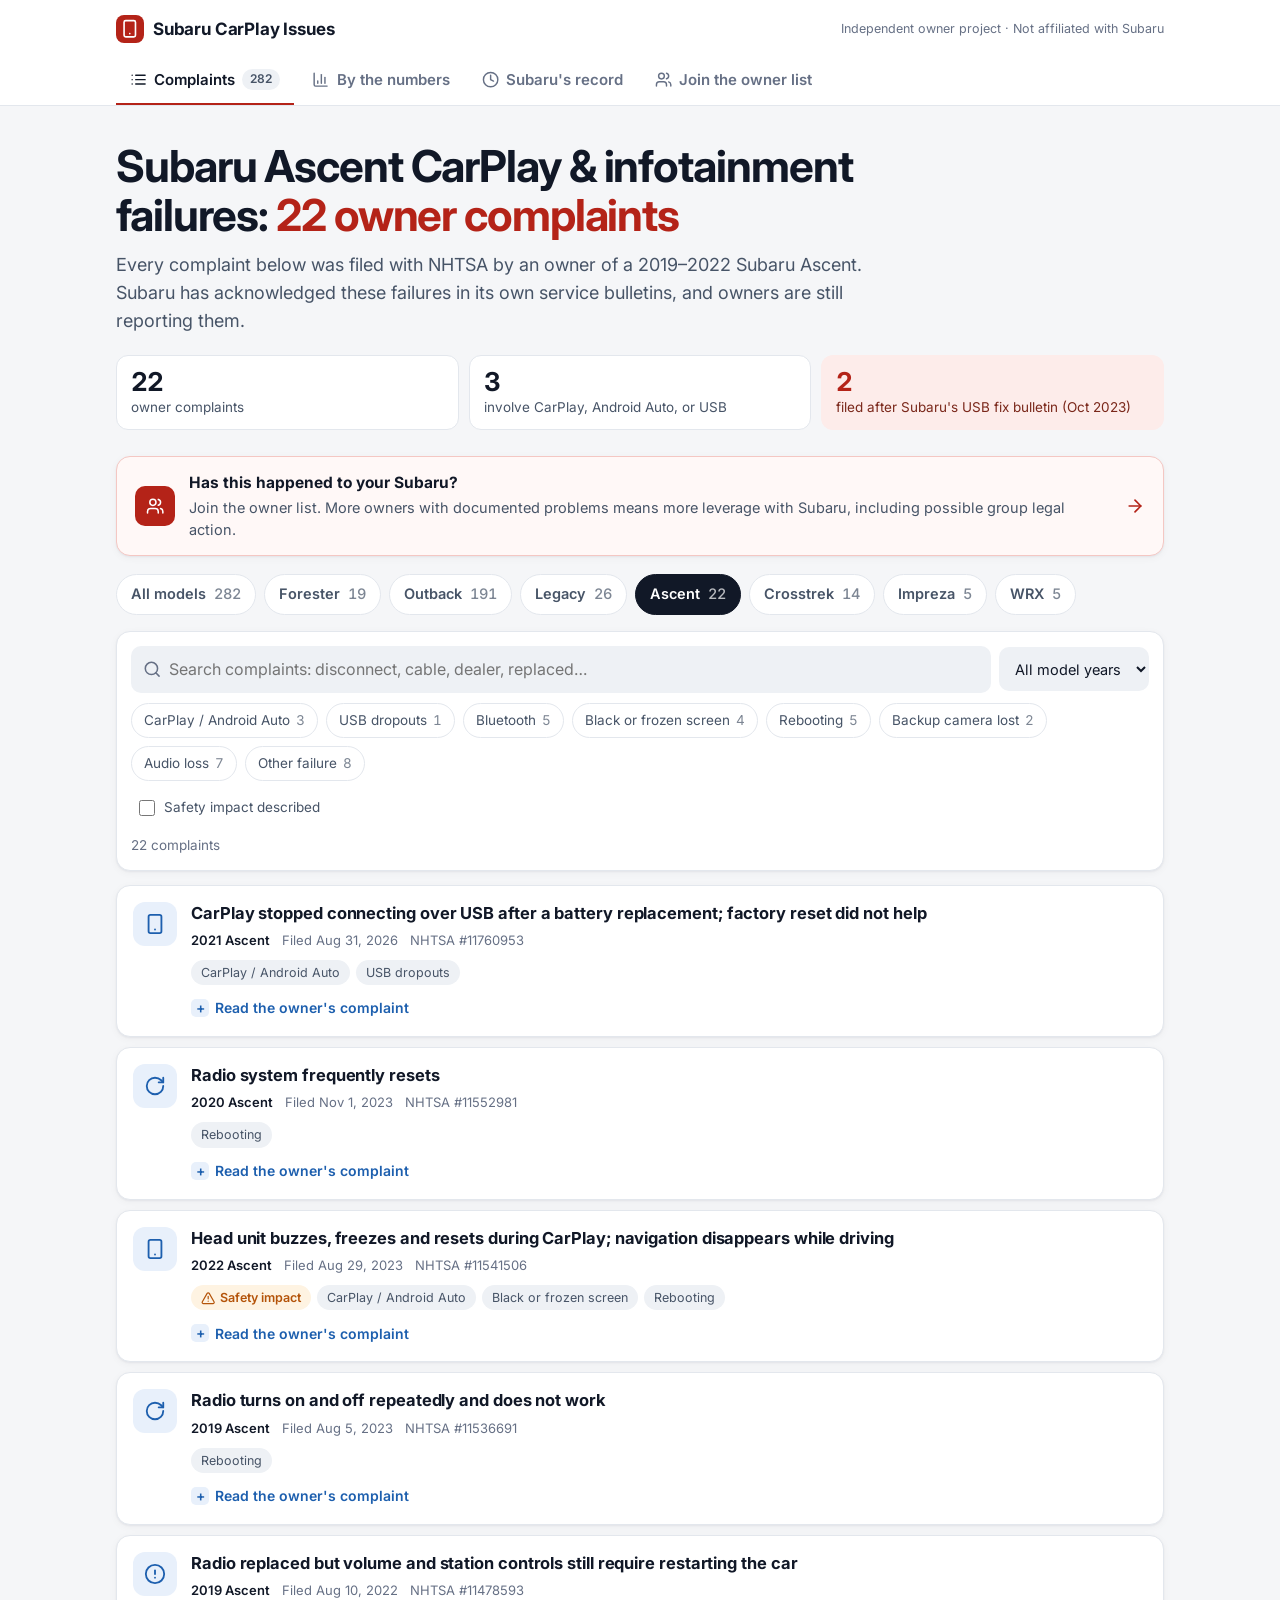
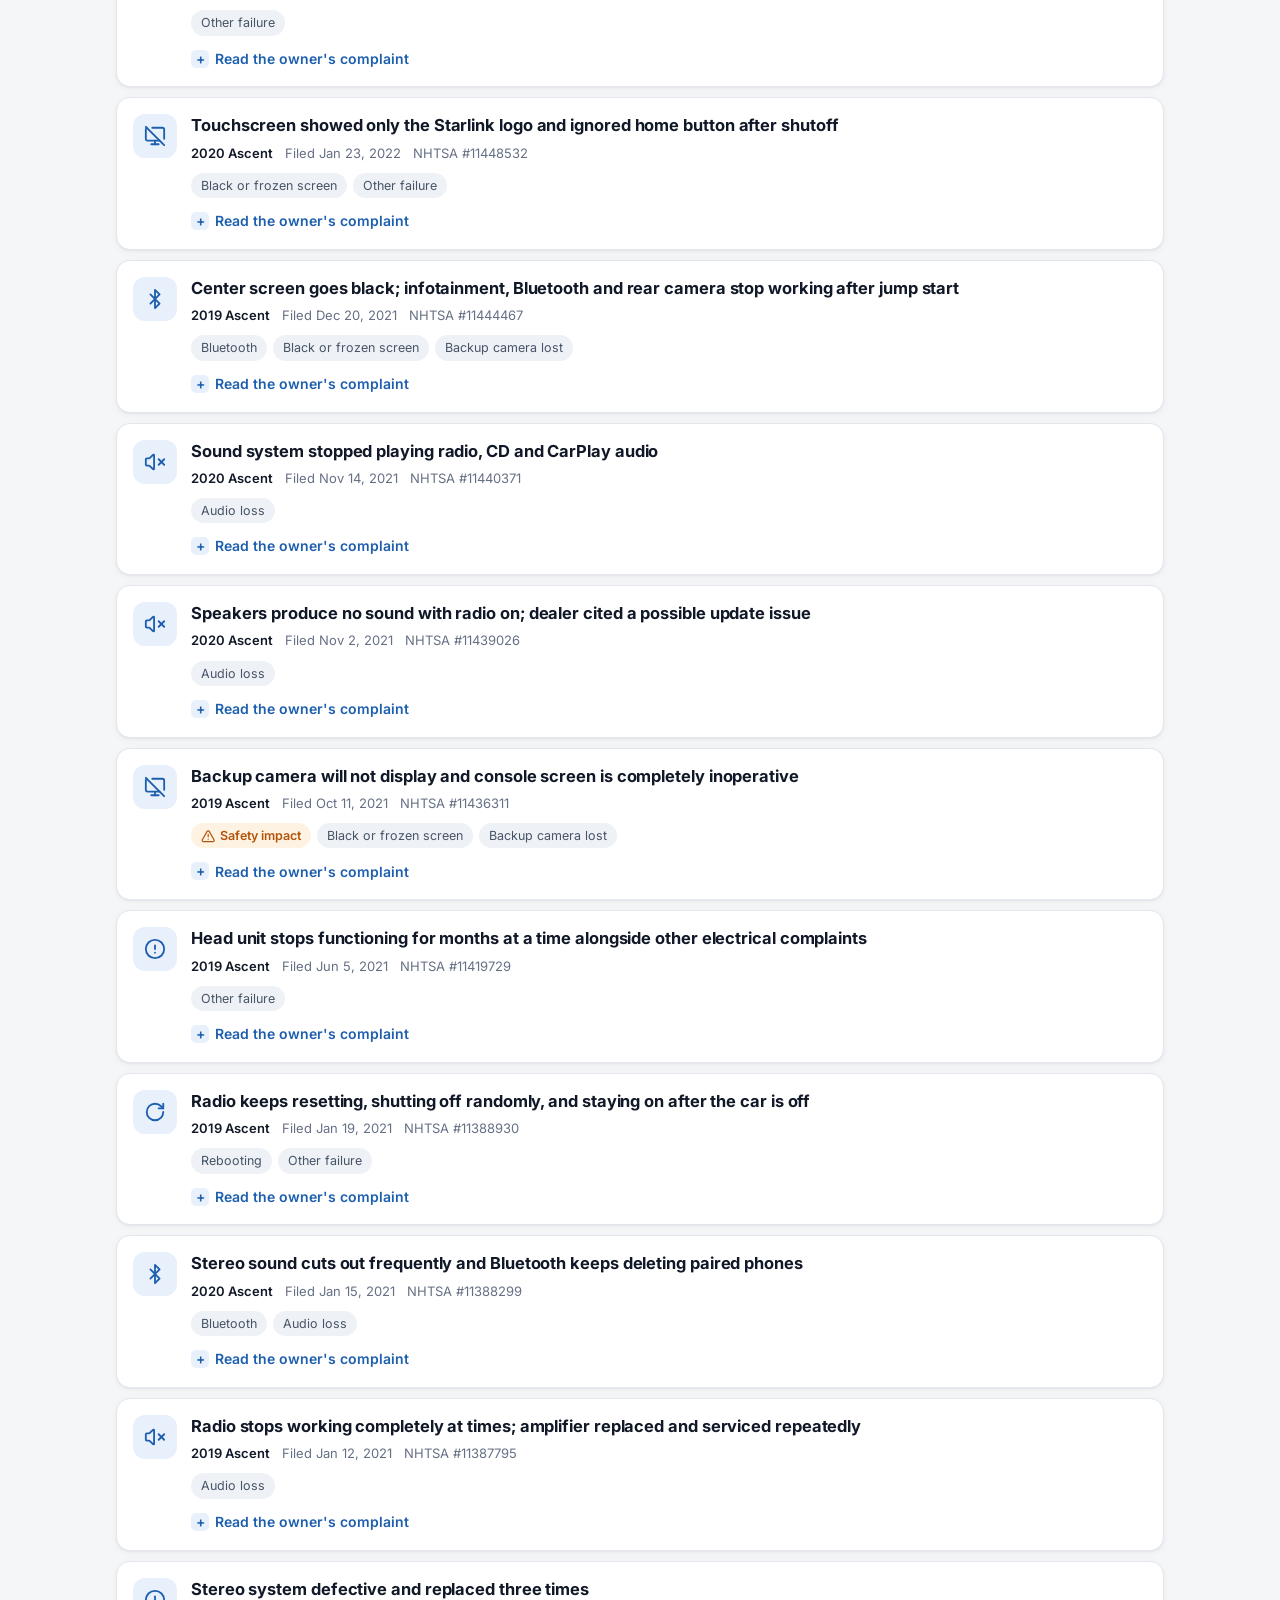
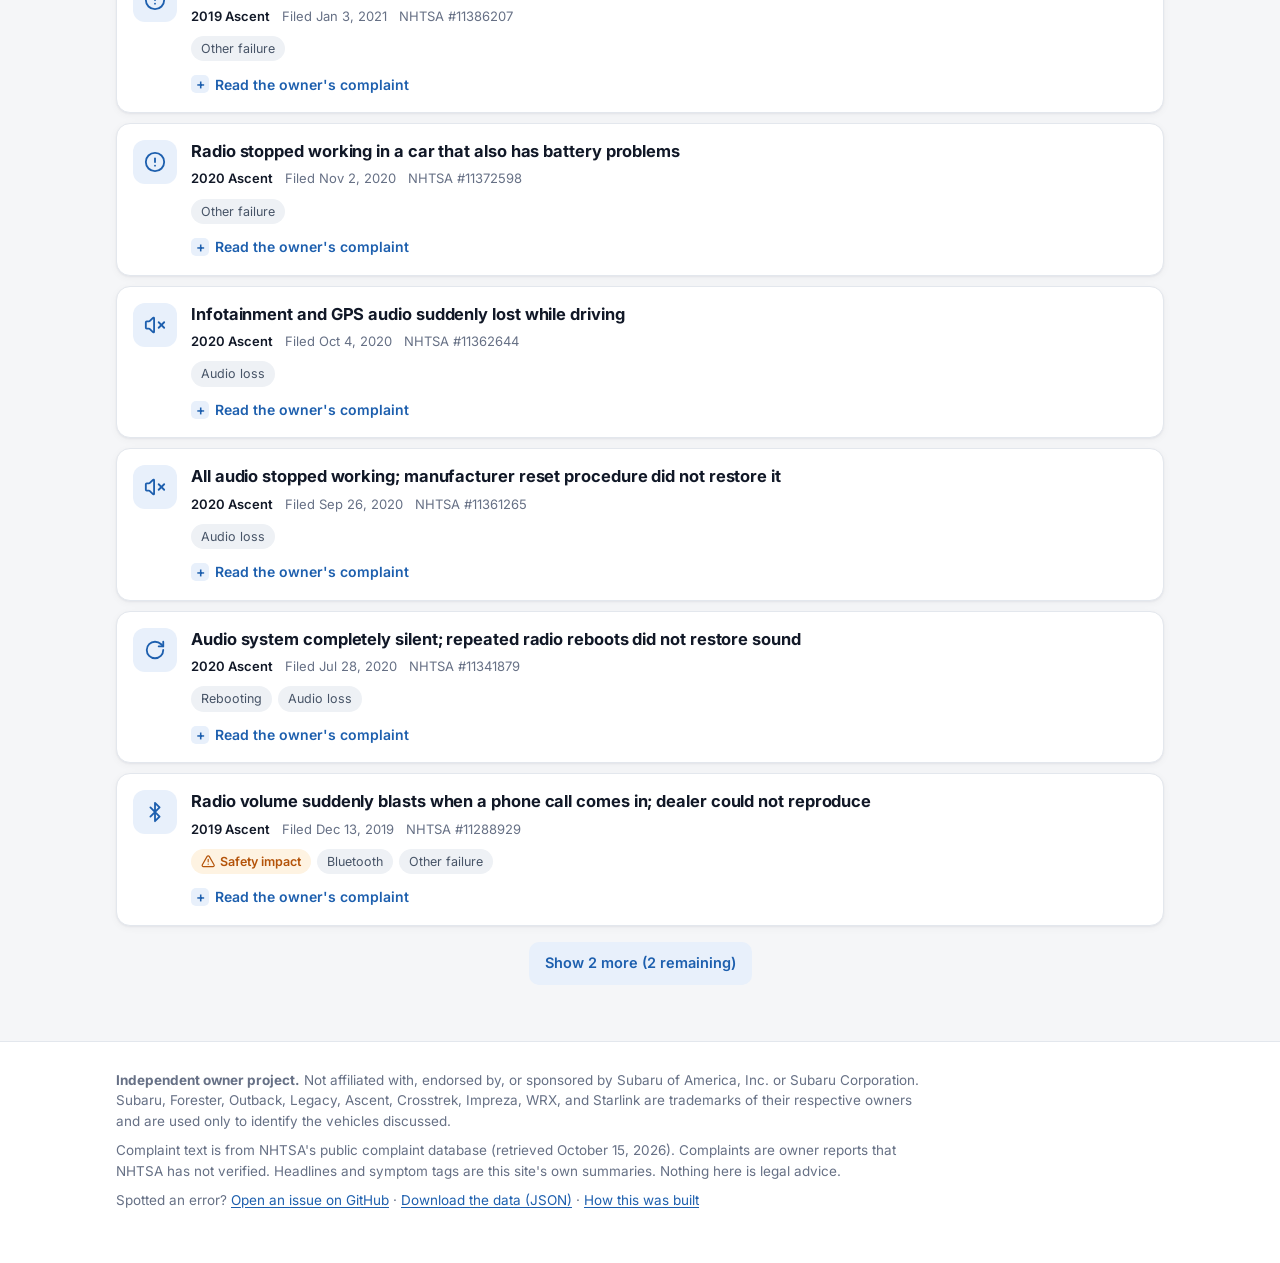
==== ascent/index.html @ 1fdcf135 "Publish Subaru CarPlay & infotainment complaint directory Static site listing 282 reviewed NHTSA own" ====
<!doctype html>
<html lang="en">
<head>
<meta charset="utf-8">
<meta name="viewport" content="width=device-width, initial-scale=1">
<meta name="color-scheme" content="light">
<title>Subaru Ascent CarPlay &amp; Infotainment Problems: 22 Owner Complaints (2019–2022)</title>
<meta name="description" content="22 NHTSA owner complaints about 2019–2022 Subaru Ascent head unit failures: CarPlay/Android Auto disconnecting, USB dropouts, Bluetooth failures, black or rebooting screens.">
<link rel="canonical" href="https://greatergoodguy.github.io/subaru-carplay-issues/ascent/">
<meta property="og:type" content="website">
<meta property="og:title" content="Subaru Ascent CarPlay &amp; Infotainment Problems: 22 Owner Complaints (2019–2022)">
<meta property="og:description" content="22 NHTSA owner complaints about 2019–2022 Subaru Ascent head unit failures: CarPlay/Android Auto disconnecting, USB dropouts, Bluetooth failures, black or rebooting screens.">
<meta property="og:url" content="https://greatergoodguy.github.io/subaru-carplay-issues/ascent/">
<meta name="twitter:card" content="summary">
<link rel="preconnect" href="https://fonts.googleapis.com">
<link rel="preconnect" href="https://fonts.gstatic.com" crossorigin>
<link href="https://fonts.googleapis.com/css2?family=Inter:wght@400;500;600;700&display=swap" rel="stylesheet">
<link rel="stylesheet" href="../assets/style.css">
<link rel="icon" href="data:image/svg+xml,%3Csvg xmlns='http://www.w3.org/2000/svg' viewBox='0 0 24 24'%3E%3Crect width='24' height='24' rx='6' fill='%23b42318'/%3E%3Crect x='8' y='5' width='8' height='14' rx='1.5' fill='none' stroke='white' stroke-width='1.8'/%3E%3C/svg%3E">

</head>
<body>
<header class="site-head"><div class="wrap">
<div class="top"><a class="brand" href="../"><span class="dot"><svg class="i" viewBox="0 0 24 24" aria-hidden="true"><rect x="5" y="2" width="14" height="20" rx="2"/><path d="M12 18h.01"/></svg></span>Subaru CarPlay Issues</a>
<span class="note">Independent owner project · Not affiliated with Subaru</span></div>
<nav class="tabs" aria-label="Sections"><a href="../" aria-current="page"><svg class="i" viewBox="0 0 24 24" aria-hidden="true"><path d="M3 12h.01"/><path d="M3 18h.01"/><path d="M3 6h.01"/><path d="M8 12h13"/><path d="M8 18h13"/><path d="M8 6h13"/></svg>Complaints <span class="n">282</span></a><a href="../stats/"><svg class="i" viewBox="0 0 24 24" aria-hidden="true"><path d="M3 3v16a2 2 0 0 0 2 2h16"/><path d="M18 17V9"/><path d="M13 17V5"/><path d="M8 17v-3"/></svg>By the numbers</a><a href="../record/"><svg class="i" viewBox="0 0 24 24" aria-hidden="true"><circle cx="12" cy="12" r="10"/><path d="M12 6v6l4 2"/></svg>Subaru's record</a><a href="../join/"><svg class="i" viewBox="0 0 24 24" aria-hidden="true"><path d="M16 21v-2a4 4 0 0 0-4-4H6a4 4 0 0 0-4 4v2"/><circle cx="9" cy="7" r="4"/><path d="M22 21v-2a4 4 0 0 0-3-3.87"/><path d="M16 3.13a4 4 0 0 1 0 7.75"/></svg>Join the owner list</a></nav>
</div></header>
<main>
<div class="wrap">
<section class="intro">
<h1>Subaru Ascent CarPlay &amp; infotainment failures: <span class="hl">22 owner complaints</span></h1>
<p class="lede">Every complaint below was filed with NHTSA by an owner of a 2019–2022 Subaru Ascent. Subaru has acknowledged these failures in its own service bulletins, and owners are still reporting them.</p>
<div class="facts">
<span class="fact"><b>22</b>owner complaints</span>
<span class="fact"><b>3</b>involve CarPlay, Android Auto, or USB</span>
<a class="fact alert" href="../record/"><b>2</b>filed after Subaru's USB fix bulletin (Oct 2023)</a>
</div>
</section>
<a class="card cta" href="../join/">
<span class="ic"><svg class="i" viewBox="0 0 24 24" aria-hidden="true"><path d="M16 21v-2a4 4 0 0 0-4-4H6a4 4 0 0 0-4 4v2"/><circle cx="9" cy="7" r="4"/><path d="M22 21v-2a4 4 0 0 0-3-3.87"/><path d="M16 3.13a4 4 0 0 1 0 7.75"/></svg></span>
<span class="txt"><b>Has this happened to your Subaru?</b><span>Join the owner list. More owners with documented problems means more leverage with Subaru, including possible group legal action.</span></span>
<svg class="i" viewBox="0 0 24 24" aria-hidden="true"><path d="M5 12h14"/><path d="m12 5 7 7-7 7"/></svg>
</a>
<nav class="modelnav" aria-label="Filter by model"><a href="../">All models <span class="n">282</span></a><a href="../forester/">Forester <span class="n">19</span></a><a href="../outback/">Outback <span class="n">191</span></a><a href="../legacy/">Legacy <span class="n">26</span></a><a href="../ascent/" aria-current="page">Ascent <span class="n">22</span></a><a href="../crosstrek/">Crosstrek <span class="n">14</span></a><a href="../impreza/">Impreza <span class="n">5</span></a><a href="../wrx/">WRX <span class="n">5</span></a></nav>
<div id="directory">
<div class="card toolbar" role="search">
<div class="row">
<label class="field"><svg class="i" viewBox="0 0 24 24" aria-hidden="true"><circle cx="11" cy="11" r="8"/><path d="m21 21-4.3-4.3"/></svg><span class="sr-only">Search complaints</span><input type="search" id="q" placeholder="Search complaints: disconnect, cable, dealer, replaced…"></label>
<select id="f-year" aria-label="Model year"><option value="">All model years</option><option value="2019">2019</option><option value="2020">2020</option><option value="2021">2021</option><option value="2022">2022</option></select>
</div>
<div class="row" aria-label="Filter by symptom"><button type="button" class="chip" data-tag="carplay" aria-pressed="false">CarPlay / Android Auto <span class="n">3</span></button><button type="button" class="chip" data-tag="usb" aria-pressed="false">USB dropouts <span class="n">1</span></button><button type="button" class="chip" data-tag="bluetooth" aria-pressed="false">Bluetooth <span class="n">5</span></button><button type="button" class="chip" data-tag="black-screen" aria-pressed="false">Black or frozen screen <span class="n">4</span></button><button type="button" class="chip" data-tag="rebooting" aria-pressed="false">Rebooting <span class="n">5</span></button><button type="button" class="chip" data-tag="backup-camera" aria-pressed="false">Backup camera lost <span class="n">2</span></button><button type="button" class="chip" data-tag="audio-loss" aria-pressed="false">Audio loss <span class="n">7</span></button><button type="button" class="chip" data-tag="other" aria-pressed="false">Other failure <span class="n">8</span></button></div>
<div class="row"><label class="toggle"><input type="checkbox" id="f-safety"> Safety impact described</label></div>
<div class="resultbar"><span id="count" aria-live="polite">22 complaints</span><button type="button" class="linkbtn" id="clear" hidden>Clear filters</button></div>
</div>
<div class="list" id="complaints">
<article class="card c" id="odi-11760953" data-model="ascent" data-year="2021" data-tags="carplay|usb" data-safety="0" data-after="1">
<span class="sym"><svg class="i" viewBox="0 0 24 24" aria-hidden="true"><rect x="5" y="2" width="14" height="20" rx="2"/><path d="M12 18h.01"/></svg></span>
<div>
<h3>CarPlay stopped connecting over USB after a battery replacement; factory reset did not help</h3>
<div class="meta"><span class="veh">2021 Ascent</span><span>Filed Aug 31, 2026</span><span>NHTSA #11760953</span></div>
<div class="tags"><span class="tag">CarPlay / Android Auto</span><span class="tag">USB dropouts</span></div>
<details><summary>Read the owner's complaint</summary>
<blockquote>After my husband replaced the 12V battery in my 2021 Subaru Ascent Touring ($90,000, fully paid off), Apple CarPlay stopped connecting via USB entirely. Android Auto and Bluetooth continued working fine on the same phone, cable, and port, proving the defect was isolated to Subaru&#x27;s CarPlay system, not my device.  I spent significant time and money troubleshooting this myself: multiple cables (including two labeled &quot;Apple certified&quot;), a full infotainment factory reset, and a software update attempt, none of which fixed it. The issue only resolved after I purchased yet another cable at my own expense, with zero meaningful help from Subaru.  When I filed a formal complaint, I received a response with an appointment confirmation left entirely blank (no retailer, date, or time), which I was told was &quot;intentional&quot; so I could fill in my own details, shifting all scheduling and diagnostic responsibility back onto me. When I requested compensation for hours spent troubleshooting a defect that was never mine to fix, I was told plainly that no compensation exists.  Shortly after, my key fob began requiring near-direct contact with the door and push-start button to register, despite a confirmed correct, brand-new battery, ruling out the simplest cause. This is a second unexplained electrical issue on the same vehicle in a short span.  Subaru&#x27;s support has been dismissive and apathetic throughout, repeatedly redirecting responsibility back to me as the consumer rather than taking ownership of manufacturer-level defects.</blockquote>
<p class="verify">Public record. Verify by searching #11760953 on <a href="https://www.nhtsa.gov/vehicle/2021/SUBARU/ASCENT" rel="nofollow">NHTSA's 2021 Ascent page</a>.</p>
</details>
</div>
</article>
<article class="card c" id="odi-11552981" data-model="ascent" data-year="2020" data-tags="rebooting" data-safety="0" data-after="0">
<span class="sym"><svg class="i" viewBox="0 0 24 24" aria-hidden="true"><path d="M21 12a9 9 0 1 1-9-9c2.52 0 4.93 1 6.74 2.74L21 8"/><path d="M21 3v5h-5"/></svg></span>
<div>
<h3>Radio system frequently resets</h3>
<div class="meta"><span class="veh">2020 Ascent</span><span>Filed Nov 1, 2023</span><span>NHTSA #11552981</span></div>
<div class="tags"><span class="tag">Rebooting</span></div>
<details><summary>Read the owner's complaint</summary>
<blockquote>Reporting a serious incident with my 2020 Subaru Ascent at 21k miles. On October 16th, a burning plastic smell and white smoke from the floorboard forced an immediate stop; I had to call the fire department for safety.  The vehicle&#x27;s battery has been replaced thrice, and the radio system frequently resets. Despite a Subaru recall fix in February meant to prevent such issues, the problem persists, raising major safety concerns.  With 20+ years in electrical engineering, I&#x27;ve noted consistent electrical issues with this car. I urgently request NHTSA intervention for an immediate and thorough investigation, holding Subaru accountable for ensuring vehicle safety.</blockquote>
<p class="verify">Public record. Verify by searching #11552981 on <a href="https://www.nhtsa.gov/vehicle/2020/SUBARU/ASCENT" rel="nofollow">NHTSA's 2020 Ascent page</a>.</p>
</details>
</div>
</article>
<article class="card c" id="odi-11541506" data-model="ascent" data-year="2022" data-tags="carplay|black-screen|rebooting" data-safety="1" data-after="0">
<span class="sym"><svg class="i" viewBox="0 0 24 24" aria-hidden="true"><rect x="5" y="2" width="14" height="20" rx="2"/><path d="M12 18h.01"/></svg></span>
<div>
<h3>Head unit buzzes, freezes and resets during CarPlay; navigation disappears while driving</h3>
<div class="meta"><span class="veh">2022 Ascent</span><span>Filed Aug 29, 2023</span><span>NHTSA #11541506</span></div>
<div class="tags"><span class="tag safety"><svg class="i" viewBox="0 0 24 24" aria-hidden="true"><path d="m21.73 18-8-14a2 2 0 0 0-3.48 0l-8 14A2 2 0 0 0 4 21h16a2 2 0 0 0 1.73-3"/><path d="M12 9v4"/><path d="M12 17h.01"/></svg>Safety impact</span><span class="tag">CarPlay / Android Auto</span><span class="tag">Black or frozen screen</span><span class="tag">Rebooting</span></div>
<details><summary>Read the owner's complaint</summary>
<blockquote>CVT issues.  Shuddering of transmission (acts like it&#x27;s slipping), either on slight incline or even flat road.  Delayed acceleration when needed, feels unsafe if I ever need to avoid a situation by accelerating.  At least 2 occurrences when car shut off due to transmission lurching (while driving).  This issue has been happening from purchase.  The head unit continues to buzz, freeze, and reset itself during carplay (known issue with the software).  Have been told an update is coming, but it never does.  The concern is navigation disappearing when driving and not returning, making it unsafe to operate vehicle and phone at the same time.  This issue has been happening from purchase.</blockquote>
<p class="verify">Public record. Verify by searching #11541506 on <a href="https://www.nhtsa.gov/vehicle/2022/SUBARU/ASCENT" rel="nofollow">NHTSA's 2022 Ascent page</a>.</p>
</details>
</div>
</article>
<article class="card c" id="odi-11536691" data-model="ascent" data-year="2019" data-tags="rebooting" data-safety="0" data-after="0">
<span class="sym"><svg class="i" viewBox="0 0 24 24" aria-hidden="true"><path d="M21 12a9 9 0 1 1-9-9c2.52 0 4.93 1 6.74 2.74L21 8"/><path d="M21 3v5h-5"/></svg></span>
<div>
<h3>Radio turns on and off repeatedly and does not work</h3>
<div class="meta"><span class="veh">2019 Ascent</span><span>Filed Aug 5, 2023</span><span>NHTSA #11536691</span></div>
<div class="tags"><span class="tag">Rebooting</span></div>
<details><summary>Read the owner's complaint</summary>
<blockquote>The radio started turning on and off repeatedly and does not work. The back door will not open using any of the buttons.</blockquote>
<p class="verify">Public record. Verify by searching #11536691 on <a href="https://www.nhtsa.gov/vehicle/2019/SUBARU/ASCENT" rel="nofollow">NHTSA's 2019 Ascent page</a>.</p>
</details>
</div>
</article>
<article class="card c" id="odi-11478593" data-model="ascent" data-year="2019" data-tags="other" data-safety="0" data-after="0">
<span class="sym"><svg class="i" viewBox="0 0 24 24" aria-hidden="true"><circle cx="12" cy="12" r="10"/><path d="M12 8v4"/><path d="M12 16h.01"/></svg></span>
<div>
<h3>Radio replaced but volume and station controls still require restarting the car</h3>
<div class="meta"><span class="veh">2019 Ascent</span><span>Filed Aug 10, 2022</span><span>NHTSA #11478593</span></div>
<div class="tags"><span class="tag">Other failure</span></div>
<details><summary>Read the owner's complaint</summary>
<blockquote>Electrical system repeatedly malfunctions.  Intermittent starting and shut-off issues, rear hatch will not properly operate, per dealer the radio was replaced, and periodic unexplained battery drain issues resulting in replacement of battery.  Dash warnings are displayed for no apparent reason.  When radio was replaced there were still issues and dealer said it &quot;would take a few days for the issues to resolve.&quot;  Even after battery and radio replacement periodic shutting off car and restarting is  necessary for volume control and station change.  Safety could be an issue if car will not start, or shut off as related in a timeline attachment.  Dealer is unable to reproduce periodic/intermittent issues.</blockquote>
<p class="verify">Public record. Verify by searching #11478593 on <a href="https://www.nhtsa.gov/vehicle/2019/SUBARU/ASCENT" rel="nofollow">NHTSA's 2019 Ascent page</a>.</p>
</details>
</div>
</article>
<article class="card c" id="odi-11448532" data-model="ascent" data-year="2020" data-tags="black-screen|other" data-safety="0" data-after="0">
<span class="sym"><svg class="i" viewBox="0 0 24 24" aria-hidden="true"><path d="M17 17H4a2 2 0 0 1-2-2V5c0-1.5 1-2 1-2"/><path d="M22 15V5a2 2 0 0 0-2-2H9"/><path d="M8 21h8"/><path d="M12 17v4"/><path d="m2 2 20 20"/></svg></span>
<div>
<h3>Touchscreen showed only the Starlink logo and ignored home button after shutoff</h3>
<div class="meta"><span class="veh">2020 Ascent</span><span>Filed Jan 23, 2022</span><span>NHTSA #11448532</span></div>
<div class="tags"><span class="tag">Black or frozen screen</span><span class="tag">Other failure</span></div>
<details><summary>Read the owner's complaint</summary>
<blockquote>Recently, we experienced another problem with our 2022 Subaru Ascent Limited. I am asking that this issue be diagnosed and corrected.   On January 21, 2022, within about 15 seconds of starting the car, the engine shut off while still parked for no apparent reason. The car was able to be restarted, however the Multi-Function Display went blank, and the STARLINK Multimedia touchscreen displayed only the Starlink logo. I attempted a reset by depressing the “home” button, but nothing happened. Neither the radio nor any other features would function.   The car was then driven several miles and shut off. Then, after restarting it, the normal touchscreen and Multi-Function Display operated correctly, including the radio. I remain concerned however that unless this issue is diagnosed and corrected, such a shutdown could occur again in the future, possibly when driving the car, which could result in a serious accident.   We have had recent problems with this car involving its electrical system. The excessive battery drain caused by the power rear gate resulted in a dead battery, producing only 8 volts. (The car had to be jump-started on two separate occasions). Subaru Pacific replaced the PRG Module (per TSB 07-155-19R), and installed a new SOA821B600 Enhanced Flooded Battery (per SOA’s October 1, 2021 memorandum). We do not know how or if the recent unexpected engine shutdown was related to these events, but we expect that Subaru should be able to determine the cause of this failure and find a remedy.</blockquote>
<p class="verify">Public record. Verify by searching #11448532 on <a href="https://www.nhtsa.gov/vehicle/2020/SUBARU/ASCENT" rel="nofollow">NHTSA's 2020 Ascent page</a>.</p>
</details>
</div>
</article>
<article class="card c" id="odi-11444467" data-model="ascent" data-year="2019" data-tags="bluetooth|black-screen|backup-camera" data-safety="0" data-after="0">
<span class="sym"><svg class="i" viewBox="0 0 24 24" aria-hidden="true"><path d="m7 7 10 10-5 5V2l5 5L7 17"/></svg></span>
<div>
<h3>Center screen goes black; infotainment, Bluetooth and rear camera stop working after jump start</h3>
<div class="meta"><span class="veh">2019 Ascent</span><span>Filed Dec 20, 2021</span><span>NHTSA #11444467</span></div>
<div class="tags"><span class="tag">Bluetooth</span><span class="tag">Black or frozen screen</span><span class="tag">Backup camera lost</span></div>
<details><summary>Read the owner's complaint</summary>
<blockquote>Sunday, car wouldn’t start.  Even though lights and display came on, engine wouldn’t turn over until I got a jump.  After car started, center console went black and all infotainment, Bluetooth and rear view camera ceased to work.  Drove hour and a half on highway.  Monday morning, battery completely dead.  Had to jump again.  Now, center screen working, but seems to be battery issue.  We had similar car starting problems before and replaced battery less than a year ago February 2021!!!</blockquote>
<p class="verify">Public record. Verify by searching #11444467 on <a href="https://www.nhtsa.gov/vehicle/2019/SUBARU/ASCENT" rel="nofollow">NHTSA's 2019 Ascent page</a>.</p>
</details>
</div>
</article>
<article class="card c" id="odi-11440371" data-model="ascent" data-year="2020" data-tags="audio-loss" data-safety="0" data-after="0">
<span class="sym"><svg class="i" viewBox="0 0 24 24" aria-hidden="true"><path d="M11 4.7a.7.7 0 0 0-1.2-.5L6.4 7.6A1.4 1.4 0 0 1 5.4 8H3a1 1 0 0 0-1 1v6a1 1 0 0 0 1 1h2.4a1.4 1.4 0 0 1 1 .4l3.4 3.4a.7.7 0 0 0 1.2-.5z"/><path d="m22 9-6 6"/><path d="m16 9 6 6"/></svg></span>
<div>
<h3>Sound system stopped playing radio, CD and CarPlay audio</h3>
<div class="meta"><span class="veh">2020 Ascent</span><span>Filed Nov 14, 2021</span><span>NHTSA #11440371</span></div>
<div class="tags"><span class="tag">Audio loss</span></div>
<details><summary>Read the owner's complaint</summary>
<blockquote>I purchased this car new, and it has less or about 20.000mile. I am using it daily. Yesterday suddenly the sound system stop playing. Neither the radio, the CD player, or the car play. Just the sound. Today, the battery died, but all the buttons will flickering and would not stop. My husband had to remove the battery cables so to stop. I also have notice in the past that the frond windows will close in a slower pace than normal. I saw here that there is a class action about this issue. Very disappointed, if this issue will not resolved I am driving my kids daily and I cannot have this happening in the middle of a road or while it is feeezing outside.</blockquote>
<p class="verify">Public record. Verify by searching #11440371 on <a href="https://www.nhtsa.gov/vehicle/2020/SUBARU/ASCENT" rel="nofollow">NHTSA's 2020 Ascent page</a>.</p>
</details>
</div>
</article>
<article class="card c" id="odi-11439026" data-model="ascent" data-year="2020" data-tags="audio-loss" data-safety="0" data-after="0">
<span class="sym"><svg class="i" viewBox="0 0 24 24" aria-hidden="true"><path d="M11 4.7a.7.7 0 0 0-1.2-.5L6.4 7.6A1.4 1.4 0 0 1 5.4 8H3a1 1 0 0 0-1 1v6a1 1 0 0 0 1 1h2.4a1.4 1.4 0 0 1 1 .4l3.4 3.4a.7.7 0 0 0 1.2-.5z"/><path d="m22 9-6 6"/><path d="m16 9 6 6"/></svg></span>
<div>
<h3>Speakers produce no sound with radio on; dealer cited a possible update issue</h3>
<div class="meta"><span class="veh">2020 Ascent</span><span>Filed Nov 2, 2021</span><span>NHTSA #11439026</span></div>
<div class="tags"><span class="tag">Audio loss</span></div>
<details><summary>Read the owner's complaint</summary>
<blockquote>I drove the vehicle Tuesday October 26th 2021 and the radio was on, but no sound coming from speakers. I found this odd as no changes were made to settings and dismissed this as something I would take a look at when home and not driving. The car was parked and turned off in the garage from Tuesday October 26th until Friday October 29th 2021.  My husband went to run errands Friday October 29th and the car was dead- couldn&#x27;t get the battery to charge with jumper cables or even put the car in neutral to have it towed. We called a tow truck Saturday morning October 30 2021 and the tow driver jumped the car to start- it started up fairly quick and was able to attach to the truck to be towed to Byers Subaru in Columbus Ohio. The technician told me the battery died as a result of leaving the keys in the car when it was not being used.  I asked why the stereo speakers appeared not to work and I was told that was likely an update issue and unrelated to the battery being dead. I asked that they take a second look at the car and keep another day till Tuesday November 2nd 2021 so they did and then texted me there are no issues with the car and refused to replace the battery or address the stereo issue.</blockquote>
<p class="verify">Public record. Verify by searching #11439026 on <a href="https://www.nhtsa.gov/vehicle/2020/SUBARU/ASCENT" rel="nofollow">NHTSA's 2020 Ascent page</a>.</p>
</details>
</div>
</article>
<article class="card c" id="odi-11436311" data-model="ascent" data-year="2019" data-tags="black-screen|backup-camera" data-safety="1" data-after="0">
<span class="sym"><svg class="i" viewBox="0 0 24 24" aria-hidden="true"><path d="M17 17H4a2 2 0 0 1-2-2V5c0-1.5 1-2 1-2"/><path d="M22 15V5a2 2 0 0 0-2-2H9"/><path d="M8 21h8"/><path d="M12 17v4"/><path d="m2 2 20 20"/></svg></span>
<div>
<h3>Backup camera will not display and console screen is completely inoperative</h3>
<div class="meta"><span class="veh">2019 Ascent</span><span>Filed Oct 11, 2021</span><span>NHTSA #11436311</span></div>
<div class="tags"><span class="tag safety"><svg class="i" viewBox="0 0 24 24" aria-hidden="true"><path d="m21.73 18-8-14a2 2 0 0 0-3.48 0l-8 14A2 2 0 0 0 4 21h16a2 2 0 0 0 1.73-3"/><path d="M12 9v4"/><path d="M12 17h.01"/></svg>Safety impact</span><span class="tag">Black or frozen screen</span><span class="tag">Backup camera lost</span></div>
<details><summary>Read the owner's complaint</summary>
<blockquote>The backing camera won’t come on when I’m baking and if there is cars it won’t beep, the apps on the screen won’t display and console screen is not operational at all not even for the radio.</blockquote>
<p class="verify">Public record. Verify by searching #11436311 on <a href="https://www.nhtsa.gov/vehicle/2019/SUBARU/ASCENT" rel="nofollow">NHTSA's 2019 Ascent page</a>.</p>
</details>
</div>
</article>
<article class="card c" id="odi-11419729" data-model="ascent" data-year="2019" data-tags="other" data-safety="0" data-after="0">
<span class="sym"><svg class="i" viewBox="0 0 24 24" aria-hidden="true"><circle cx="12" cy="12" r="10"/><path d="M12 8v4"/><path d="M12 16h.01"/></svg></span>
<div>
<h3>Head unit stops functioning for months at a time alongside other electrical complaints</h3>
<div class="meta"><span class="veh">2019 Ascent</span><span>Filed Jun 5, 2021</span><span>NHTSA #11419729</span></div>
<div class="tags"><span class="tag">Other failure</span></div>
<details><summary>Read the owner's complaint</summary>
<blockquote>Unknown. Electrical failures including eyesight, the dealers lie about the work they do, the latest was recent - they said sludge was everywhere which causes the timing to be off and said the entire engine needed to be replaced but refused to do so. I do not trust they were honest about the spot welds, as my VIN and contract were mysteriously changed after I took delivery. Battery dies, amp dies, head unit stops functioning for months at a time. Eyesight slams on brakes at last minute. I am told it’s normal to shut up and leave. For example the last time I took it in less than 30 days ago they said they changed the filters as well. They did not. According to them they owe me a new engine. I have Starlink and documents oil is changed by Subaru yet they claimed they had no record,  and it is my fault so I need to replace engine.</blockquote>
<p class="verify">Public record. Verify by searching #11419729 on <a href="https://www.nhtsa.gov/vehicle/2019/SUBARU/ASCENT" rel="nofollow">NHTSA's 2019 Ascent page</a>.</p>
</details>
</div>
</article>
<article class="card c" id="odi-11388930" data-model="ascent" data-year="2019" data-tags="rebooting|other" data-safety="0" data-after="0">
<span class="sym"><svg class="i" viewBox="0 0 24 24" aria-hidden="true"><path d="M21 12a9 9 0 1 1-9-9c2.52 0 4.93 1 6.74 2.74L21 8"/><path d="M21 3v5h-5"/></svg></span>
<div>
<h3>Radio keeps resetting, shutting off randomly, and staying on after the car is off</h3>
<div class="meta"><span class="veh">2019 Ascent</span><span>Filed Jan 19, 2021</span><span>NHTSA #11388930</span></div>
<div class="tags"><span class="tag">Rebooting</span><span class="tag">Other failure</span></div>
<details><summary>Read the owner's complaint</summary>
<blockquote>VEHICLE STARTED OFF WITH THE RADIO NOT SAVING CHANNELS.  IT WOULD RESET THE RADIO EVERY FEW DAYS. A MESSAGE WOULD COME ON THE DASHBOARD WHICH WOULD SAY THE CAR WILL BE RESTARTED IN A FEW HOURS. AND A LIGHT NOT WORKING. TOOK IN AND THEY SAID IT WAS BATTERY. REPLACED.  THEN GOT BACK. WITHIN WEEK OR SO.  CAR HAD ALL LIGHTS COMING ON AND OFF ON DASHBOARD.  STARTED JUMPING.  EVEN DROVE BACKWARDS WHEN PUT IN DRIVE.  TOOK IN AND THEY REPLACED TRANSMISSION.  WITHIN THE WEEK AFTER GETTING BACK, THE CAR WAS SKIPPING GEARS.  ANOTHER TRANSMISSION.  THEN BACK IN FOR RADIO NOT SHUTTING OFF WHEN CAR OFF AND LOCKED. WOULD RUN FOR HOURS.  ALSO THE TRUNK DOOR WOULD NOT LOCK. TOOK AND THEY SAID IT WAS A SWITCH.  RADIO AGAIN STILL RESETTING.  RADIO WILL RANDOMLY SHUT OFF AND THEN TURN BACK ON. THE REAR TRUNK WILL LOCK AND THEN NOT UNLOCK. CAR IS STILL DRIVING ROUGH.  CLEARLY THE CAR HAS ELECTRICAL ISSUES.  IT IS BACK IN NOW.</blockquote>
<p class="verify">Public record. Verify by searching #11388930 on <a href="https://www.nhtsa.gov/vehicle/2019/SUBARU/ASCENT" rel="nofollow">NHTSA's 2019 Ascent page</a>.</p>
</details>
</div>
</article>
<article class="card c" id="odi-11388299" data-model="ascent" data-year="2020" data-tags="bluetooth|audio-loss" data-safety="0" data-after="0">
<span class="sym"><svg class="i" viewBox="0 0 24 24" aria-hidden="true"><path d="m7 7 10 10-5 5V2l5 5L7 17"/></svg></span>
<div>
<h3>Stereo sound cuts out frequently and Bluetooth keeps deleting paired phones</h3>
<div class="meta"><span class="veh">2020 Ascent</span><span>Filed Jan 15, 2021</span><span>NHTSA #11388299</span></div>
<div class="tags"><span class="tag">Bluetooth</span><span class="tag">Audio loss</span></div>
<details><summary>Read the owner's complaint</summary>
<blockquote>V1.THE BATTERY DIED WITHIN 6 MONTHS 4 TIMES :FIRST TIME AUG. 21. 2020 , THAN DEC. 03.2021 , DEC 24.2021 AND JAN.04.2021  2.THE STEREO SYSTEM IS NOT WORKING PROPERLY SOUND CUTTING OFF FREQUENTLY.  3.BREAK PROBLEM. BEFORE 6 MONTHS THE BRAKES HAD TO BE REPLACED AND ARE STILL MAKING GRINDING UNUSUAL NOISE. EVEN AFTER MULTIPLE DEALER SERVICE NO IMPROVEMENT. ACTUAL BREAK ACTION NOT CONSISTENT AND NOT RELIABLE SAVE.  4.THE AC SYSTEM IS NOT FUNCTIONING PROPERLY - KICKS IN EVEN WHEN IN HEATING MODE. IN USING THE REMOTE START THE AC KICKS IN IMMEDIATELY AND CHANGING THE SETTINGS WILL NOT HELP.  5.THE EYESIGHT SYSTEM IS INCONSISTENT WITH THE WARNING LIGHTS COMING ON WHEN THERE IS NO PROBLEM? INSTEAD OF BEING A SAFETY FEATURE IT IS A DANGEROUS PROBLEM FEATURE. BECAUSE IT IS NOT RELIABLE MAKES SAFE DRIVING VERY DIFFICULT ? AND WE HAD CONSIDERED THIS SYSTEM AS A PLUS WHEN DECIDING ON SUBARU ASCENT.  6.PROBLEMS WITH TRUNK OPENING ? SOMETIMES WILL NOT WORK WITH KEY OR FROM THE INSIDE ? HAS TO BE OPENED MANUALLY.  7.OIL LEVEL SENSOR HAD TO BE REPLACED.  8.THE VIN NUMBER WAS LISTED TO HAVE A RECALL ? BUT WHEN CHECKING IT OUT IT SHOWED 0 RECALLS. WE CONSIDER THIS VERY STRANGE.  9.AFTER EACH VISIT TO THE DEALER, WE ARE TOLD THAT EVERYTHING IS FINE ? BUT ONE OR TWO DAYS LATER THE SAME PROBLEMS SHOW UP AGAIN.  10.BLUETOOTH SYSTEM KEEPS DELETING PHONES.  11.RPM GAUGE NOT FUNCTIONING.  12.MPG INDICATION NEVER CHANGES SHOWS ALWAYS SAME VALUE ? EVEN UNDER COMPLETELY DIFFERENT DRIVING CONDITIONS. I AM FILING THIS CLAIM FOR MAY DAUGHTER [XXX]  BECAUSE I BOUGHT THE CAR AT THE TIME. ALSO THE PROBLEMS ARE ONGOING SINCE THE DATE LISTED BELOW    INFORMATION REDACTED PURSUANT TO THE FREEDOM OF INFORMATION ACT (FOIA), 5 U.S.C. 552(B)(6).  *TR</blockquote>
<p class="verify">Public record. Verify by searching #11388299 on <a href="https://www.nhtsa.gov/vehicle/2020/SUBARU/ASCENT" rel="nofollow">NHTSA's 2020 Ascent page</a>.</p>
</details>
</div>
</article>
<article class="card c" id="odi-11387795" data-model="ascent" data-year="2019" data-tags="audio-loss" data-safety="0" data-after="0">
<span class="sym"><svg class="i" viewBox="0 0 24 24" aria-hidden="true"><path d="M11 4.7a.7.7 0 0 0-1.2-.5L6.4 7.6A1.4 1.4 0 0 1 5.4 8H3a1 1 0 0 0-1 1v6a1 1 0 0 0 1 1h2.4a1.4 1.4 0 0 1 1 .4l3.4 3.4a.7.7 0 0 0 1.2-.5z"/><path d="m22 9-6 6"/><path d="m16 9 6 6"/></svg></span>
<div>
<h3>Radio stops working completely at times; amplifier replaced and serviced repeatedly</h3>
<div class="meta"><span class="veh">2019 Ascent</span><span>Filed Jan 12, 2021</span><span>NHTSA #11387795</span></div>
<div class="tags"><span class="tag">Audio loss</span></div>
<details><summary>Read the owner's complaint</summary>
<blockquote>BATTERY HAS DIED AT LEAST 3-4 TIMES SINCE PURCHASING THE CAR. ALSO ONGOING ISSUES WITH THE RADIO- RADIO HAS STOPPED WORKING COMPLETELY BEFORE TWO INSTANCES WHEN THE RADIO DIED. AMPLIFIER HAS BEEN CHANGED IN CAR AND SERVICED MULTIPLE TIMES. ONCE WHILE DRIVING, THE CAR DIED WHILE DRIVING IT AND STEERING LOCKED.</blockquote>
<p class="verify">Public record. Verify by searching #11387795 on <a href="https://www.nhtsa.gov/vehicle/2019/SUBARU/ASCENT" rel="nofollow">NHTSA's 2019 Ascent page</a>.</p>
</details>
</div>
</article>
<article class="card c" id="odi-11386207" data-model="ascent" data-year="2019" data-tags="other" data-safety="0" data-after="0">
<span class="sym"><svg class="i" viewBox="0 0 24 24" aria-hidden="true"><circle cx="12" cy="12" r="10"/><path d="M12 8v4"/><path d="M12 16h.01"/></svg></span>
<div>
<h3>Stereo system defective and replaced three times</h3>
<div class="meta"><span class="veh">2019 Ascent</span><span>Filed Jan 3, 2021</span><span>NHTSA #11386207</span></div>
<div class="tags"><span class="tag">Other failure</span></div>
<details><summary>Read the owner's complaint</summary>
<blockquote>WINDSHIELD CRACKED BY ITSELF WHILE DRIVING DOWN A ROAD AT 45MPH.  STEREO SYSTEM DEFECTIVE.  STEREO HAS BEEN REPLACED 3 TIMES ALREADY</blockquote>
<p class="verify">Public record. Verify by searching #11386207 on <a href="https://www.nhtsa.gov/vehicle/2019/SUBARU/ASCENT" rel="nofollow">NHTSA's 2019 Ascent page</a>.</p>
</details>
</div>
</article>
<article class="card c" id="odi-11372598" data-model="ascent" data-year="2020" data-tags="other" data-safety="0" data-after="0">
<span class="sym"><svg class="i" viewBox="0 0 24 24" aria-hidden="true"><circle cx="12" cy="12" r="10"/><path d="M12 8v4"/><path d="M12 16h.01"/></svg></span>
<div>
<h3>Radio stopped working in a car that also has battery problems</h3>
<div class="meta"><span class="veh">2020 Ascent</span><span>Filed Nov 2, 2020</span><span>NHTSA #11372598</span></div>
<div class="tags"><span class="tag">Other failure</span></div>
<details><summary>Read the owner's complaint</summary>
<blockquote>1600 MILES AND CAR WILL NOT START, BATTERY KEEPS DRAINING/DIEING AND RADIO STOPPED WORKING.</blockquote>
<p class="verify">Public record. Verify by searching #11372598 on <a href="https://www.nhtsa.gov/vehicle/2020/SUBARU/ASCENT" rel="nofollow">NHTSA's 2020 Ascent page</a>.</p>
</details>
</div>
</article>
<article class="card c" id="odi-11362644" data-model="ascent" data-year="2020" data-tags="audio-loss" data-safety="0" data-after="0">
<span class="sym"><svg class="i" viewBox="0 0 24 24" aria-hidden="true"><path d="M11 4.7a.7.7 0 0 0-1.2-.5L6.4 7.6A1.4 1.4 0 0 1 5.4 8H3a1 1 0 0 0-1 1v6a1 1 0 0 0 1 1h2.4a1.4 1.4 0 0 1 1 .4l3.4 3.4a.7.7 0 0 0 1.2-.5z"/><path d="m22 9-6 6"/><path d="m16 9 6 6"/></svg></span>
<div>
<h3>Infotainment and GPS audio suddenly lost while driving</h3>
<div class="meta"><span class="veh">2020 Ascent</span><span>Filed Oct 4, 2020</span><span>NHTSA #11362644</span></div>
<div class="tags"><span class="tag">Audio loss</span></div>
<details><summary>Read the owner's complaint</summary>
<blockquote>WHILE DRIVING DOWN THE ROAD ON A TRIP, MY 2020 ASCENT SUDDENLY LOST ALL AUDIO FROM THE INFOTAINMENT AND GPS SYSTEM. THEN AFTER THE VEHICLE WAS PARKED OVERNIGHT, THE BATTERY WAS COMPLETELY DEAD. NO SYSTEMS WERE LEFT ON AT THE TIME THE VEHICLE WAS PARKED, SO THE CAUSE OF THE DEAD BATTERY AND THE LOSS OF AUDIO IS A MYSTERY.</blockquote>
<p class="verify">Public record. Verify by searching #11362644 on <a href="https://www.nhtsa.gov/vehicle/2020/SUBARU/ASCENT" rel="nofollow">NHTSA's 2020 Ascent page</a>.</p>
</details>
</div>
</article>
<article class="card c" id="odi-11361265" data-model="ascent" data-year="2020" data-tags="audio-loss" data-safety="0" data-after="0">
<span class="sym"><svg class="i" viewBox="0 0 24 24" aria-hidden="true"><path d="M11 4.7a.7.7 0 0 0-1.2-.5L6.4 7.6A1.4 1.4 0 0 1 5.4 8H3a1 1 0 0 0-1 1v6a1 1 0 0 0 1 1h2.4a1.4 1.4 0 0 1 1 .4l3.4 3.4a.7.7 0 0 0 1.2-.5z"/><path d="m22 9-6 6"/><path d="m16 9 6 6"/></svg></span>
<div>
<h3>All audio stopped working; manufacturer reset procedure did not restore it</h3>
<div class="meta"><span class="veh">2020 Ascent</span><span>Filed Sep 26, 2020</span><span>NHTSA #11361265</span></div>
<div class="tags"><span class="tag">Audio loss</span></div>
<details><summary>Read the owner's complaint</summary>
<blockquote>THE AUDIO FOR ALL FUNCTIONS AND RADIO STOPPED WORKING. IT WAS WORKING, PARKED IT FOR 1.5 HOURS IN GARAGE, STARTED VEHICLE AND NO AUDIO. STOPPED AND RESTARTED THE CAR STILL NO AUDIO. FOLLOWED MANUFACTURER&#x27;S INSTRUCTIONS TO RESET THE AUDIO/NAVIGATION SYSTEM AND STILL NO AUDIO. LET IT SIT OVERNIGHT AND IT STILL DOESN&#x27;T HAVE ANY AUDIO. TRYING TO GET AN APPOINTMENT AT THE DEALERSHIP.</blockquote>
<p class="verify">Public record. Verify by searching #11361265 on <a href="https://www.nhtsa.gov/vehicle/2020/SUBARU/ASCENT" rel="nofollow">NHTSA's 2020 Ascent page</a>.</p>
</details>
</div>
</article>
<article class="card c" id="odi-11341879" data-model="ascent" data-year="2020" data-tags="rebooting|audio-loss" data-safety="0" data-after="0">
<span class="sym"><svg class="i" viewBox="0 0 24 24" aria-hidden="true"><path d="M21 12a9 9 0 1 1-9-9c2.52 0 4.93 1 6.74 2.74L21 8"/><path d="M21 3v5h-5"/></svg></span>
<div>
<h3>Audio system completely silent; repeated radio reboots did not restore sound</h3>
<div class="meta"><span class="veh">2020 Ascent</span><span>Filed Jul 28, 2020</span><span>NHTSA #11341879</span></div>
<div class="tags"><span class="tag">Rebooting</span><span class="tag">Audio loss</span></div>
<details><summary>Read the owner's complaint</summary>
<blockquote>I HAVE OWNED THIS VEHICLE SINCE LATE MAY 2020, AND I HAVE APPROXIMATELY 2,000 MILES ON THE ODOMETER. ON 7/25/20, I STARTED THE VEHICLE AND THERE WAS NO SOUND AT ALL FROM THE AUDIO SYSTEM - RADIO, NAVIGATION, VOICE COMMANDS, ETC. WERE ALL MUTE. I REBOOTED THE RADIO BY HOLDING DOWN THE POWER BUTTON UNTIL IT RESTARTED, BUT THIS DID NOT FIX THE ISSUE, DESPITE MULTIPLE REBOOTS. I CONTINUED TO DRIVE MY VEHICLE EACH DAY ON 7/26 AND 7/27, AND THE AUDIO DID NOT COME BACK.     ON 7/29/20, I PLANNED TO CALL THE DEALER TO REPORT THE ISSUE. WHEN I WENT TO START MY VEHICLE, WHICH IS KEPT IN MY GARAGE, I DISCOVERED THAT THE BATTERY WAS COMPLETELY DEAD. AS SOON AS I TRIED TO START THE CAR, THE TAILGATE BEGAN BEEPING, AND THEN THE HEADLAMPS FLICKERED RANDOMLY FOR APPROXIMATELY ONE MINUTE. THERE IS NO POWER AT ALL IN THE VEHICLE, AND I AM UNABLE TO LOCK/UNLOCK THE CAR OR OPEN THE TAILGATE, EVEN MANUALLY. THERE WERE NO DOORS LEFT OPEN, NO LIGHTS LEFT ON - THE BATTERY SIMPLY DIED.</blockquote>
<p class="verify">Public record. Verify by searching #11341879 on <a href="https://www.nhtsa.gov/vehicle/2020/SUBARU/ASCENT" rel="nofollow">NHTSA's 2020 Ascent page</a>.</p>
</details>
</div>
</article>
<article class="card c" id="odi-11288929" data-model="ascent" data-year="2019" data-tags="bluetooth|other" data-safety="1" data-after="0">
<span class="sym"><svg class="i" viewBox="0 0 24 24" aria-hidden="true"><path d="m7 7 10 10-5 5V2l5 5L7 17"/></svg></span>
<div>
<h3>Radio volume suddenly blasts when a phone call comes in; dealer could not reproduce</h3>
<div class="meta"><span class="veh">2019 Ascent</span><span>Filed Dec 13, 2019</span><span>NHTSA #11288929</span></div>
<div class="tags"><span class="tag safety"><svg class="i" viewBox="0 0 24 24" aria-hidden="true"><path d="m21.73 18-8-14a2 2 0 0 0-3.48 0l-8 14A2 2 0 0 0 4 21h16a2 2 0 0 0 1.73-3"/><path d="M12 9v4"/><path d="M12 17h.01"/></svg>Safety impact</span><span class="tag">Bluetooth</span><span class="tag">Other failure</span></div>
<details><summary>Read the owner's complaint</summary>
<blockquote>BRAKES MADE LOUD NOISE EVEN WHEN DRIVING OFF THE LOT.  TOLD IT WAS A NEW CAR AND IT WILL SUBSIDE.  THE NOISE DID NOT SUBSIDE. IT GREW LOUDER.  TOOK CAR TO SUBARU DEALER WHERE THEY TOLD ME THE ROTORS WOULD NEED TO,BE CUT!  ON A NEW CAR WITH UNDER 900 MILES!  TOOK IT HOME AND THE NOISE WAS LESS BUT GREW LOUDER AS THE WEEK WENT ON.  BROUGHT THE CAR BACK TO SUBARU AND THEY INDICATED THEY WOULD REPLACE THE ROTORS AND THE BRAKE PADS.  OF COURSE, THEY DIDN&#x27;T MENTION IT WOULD TAKE OVER A WEEK AND A HALF TO GET THE PARTS.  NOISE WAS WHEN BRAKING WHETHER STATIONARY OR MOVING.  ANOTHER ISSUE IS WHEN MY CELL PHONE RINGS, THE RADIO STARTS BLASTING!  I ALMOST RAN OFF THE ROAD.  THIS HAPPENED TWICE AND THE DEALERSHIP CAN&#x27;T SEEM TO REPLICATE THE ISSUE.  THEY TOLD ME THEY HAD NOT HAD TO RESOLVE BOTH THE BRAKES AND RADIO ISSUE WITH ANYONE ELSE IN THEIR DEALERSHIP.  I FIND THIS HARD TO BELIEVE, UNLESS THEY DID NOT SELL MANY ASCENTS.  I AM ALSO WORRIED ABOUT THE ELECTRICAL AND TRANSMISSION PROBLEMS I KEEP HEARING PEOPLE COMPLAIN ABOUT.</blockquote>
<p class="verify">Public record. Verify by searching #11288929 on <a href="https://www.nhtsa.gov/vehicle/2019/SUBARU/ASCENT" rel="nofollow">NHTSA's 2019 Ascent page</a>.</p>
</details>
</div>
</article>
<article class="card c" id="odi-11269800" data-model="ascent" data-year="2020" data-tags="carplay|bluetooth" data-safety="0" data-after="0">
<span class="sym"><svg class="i" viewBox="0 0 24 24" aria-hidden="true"><rect x="5" y="2" width="14" height="20" rx="2"/><path d="M12 18h.01"/></svg></span>
<div>
<h3>CarPlay and Bluetooth microphone stopped working</h3>
<div class="meta"><span class="veh">2020 Ascent</span><span>Filed Oct 20, 2019</span><span>NHTSA #11269800</span></div>
<div class="tags"><span class="tag">CarPlay / Android Auto</span><span class="tag">Bluetooth</span></div>
<details><summary>Read the owner's complaint</summary>
<blockquote>IN AM TAILGATE FOUND OPENED (BY ITSELF), BATTERY DEAD , 3 JUMP STARTS OVER 24HRS BATTERY STILL NOT RECHARGING AFTER 6 HRS CONTIN. OPERATION, NOW CARPLAY AND BLUTOOTH MICROPHONE NOT WORKING, MANY COMPLAINTS ONLINE RE THIS, NO MANUAL TAILGATE OPENING, AND NO WORKING  BATTERY SHUT OFF OF TAILGATE OR ITS LIGHT IN SOFTWARE</blockquote>
<p class="verify">Public record. Verify by searching #11269800 on <a href="https://www.nhtsa.gov/vehicle/2020/SUBARU/ASCENT" rel="nofollow">NHTSA's 2020 Ascent page</a>.</p>
</details>
</div>
</article>
<article class="card c" id="odi-11171634" data-model="ascent" data-year="2019" data-tags="bluetooth|other" data-safety="0" data-after="0">
<span class="sym"><svg class="i" viewBox="0 0 24 24" aria-hidden="true"><path d="m7 7 10 10-5 5V2l5 5L7 17"/></svg></span>
<div>
<h3>Radio and Bluetooth electrical problems persist after repeated dealer visits; replacement radio/phone unit ordered</h3>
<div class="meta"><span class="veh">2019 Ascent</span><span>Filed Jan 23, 2019</span><span>NHTSA #11171634</span></div>
<div class="tags"><span class="tag">Bluetooth</span><span class="tag">Other failure</span></div>
<details><summary>Read the owner's complaint</summary>
<blockquote>HAVE HAD ELECTRICAL (RADIO/BLUETOOTH) ISSUES SINCE 2 WEEKS AFTER TAKING POCCESSION. BEEN IN FOR REPAIR 4 TIMES . NO RESOLVE  LOOSE STEERING IS A BIG SAFETY CONCERN.  WHILE DRIVING VEHICLE AT AN APPROX.SPEED OF 65 MPH IN WINDY CONDITIONS ON NOV.3 2018 GARDEN STATE PKWY THE WIND ENCAPSULATED THE VEHICLE CAUSING INABILITY TO CONTROL. VEHICLE MOVED RELENTLESSLY SIDE TO SIDE MAKING A WHITE KNUCKLE EXPERIENCE. SIDE WINDOW LANE DEPARTURE LIGHTS WERE ALMOST ON CONSTANTLY. FELT LIKE THE WIND WAS LIFTING CAR FROM GROUND. HAD TO PULL INTO 2 REST STOPS AS STRESS OF TRYING TO CONTROL VEHICLE WAS UNPREDICTABLE AND STRESSFUL.   AS FOR ELECTRONIC ISSUES DEALER REPLACED AMPLIFIERS AND PROBLEM STILL PERSISTS  NEW RADIO/PHONE UNIT ORDERED BUT NOT INSTALLED DUE TO MY FILING LEMON LAW</blockquote>
<p class="verify">Public record. Verify by searching #11171634 on <a href="https://www.nhtsa.gov/vehicle/2019/SUBARU/ASCENT" rel="nofollow">NHTSA's 2019 Ascent page</a>.</p>
</details>
</div>
</article>
</div>
<p class="empty" id="empty" hidden>No complaints match these filters.</p>
<div class="more-wrap"><button type="button" class="btn" id="more" hidden>Show more</button></div>
</div>
</div>
</main>
<footer class="site"><div class="wrap">
<p><strong>Independent owner project.</strong> Not affiliated with, endorsed by, or sponsored by Subaru of America, Inc. or Subaru Corporation. Subaru, Forester, Outback, Legacy, Ascent, Crosstrek, Impreza, WRX, and Starlink are trademarks of their respective owners and are used only to identify the vehicles discussed.</p>
<p>Complaint text is from NHTSA's public complaint database (retrieved October 15, 2026). Complaints are owner reports that NHTSA has not verified. Headlines and symptom tags are this site's own summaries. Nothing here is legal advice.</p>
<p>Spotted an error? <a href="https://github.com/greatergoodguy/subaru-carplay-issues/issues">Open an issue on GitHub</a> · <a href="../data/complaints.json">Download the data (JSON)</a> · <a href="../stats/#method">How this was built</a></p>
</div></footer>
<script src="../assets/app.js" defer></script>
</body>
</html>
---- assets/style.css ----
:root {
  --bg: #f5f6f8;
  --surface: #ffffff;
  --surface-2: #eef1f5;
  --text: #111827;
  --text-2: #475467;
  --muted: #667085;
  --border: #e3e7ed;
  --accent: #2a78d6;          /* data marks + primary actions */
  --accent-ink: #1d5fae;      /* links / text on light */
  --accent-soft: #e8f0fb;
  --alert: #b42318;           /* accountability emphasis */
  --alert-soft: #fdecea;
  --warn: #b45309;            /* "safety impact" tag */
  --warn-soft: #fef3e2;
  --radius: 14px;
  --shadow: 0 1px 2px rgba(16,24,40,.05), 0 2px 8px rgba(16,24,40,.04);
  --max: 1080px;
  --font: "Inter", -apple-system, BlinkMacSystemFont, "Segoe UI", Roboto, Arial, sans-serif;
  --mono: ui-monospace, SFMono-Regular, Menlo, Consolas, monospace;
  color-scheme: light;
}

* { box-sizing: border-box; }
html { -webkit-text-size-adjust: 100%; scroll-behavior: smooth; }
body { margin: 0; background: var(--bg); color: var(--text); font: 16px/1.55 var(--font); }
a { color: var(--accent-ink); text-underline-offset: 2px; }
svg.i { width: 1.15em; height: 1.15em; flex: none; stroke: currentColor; fill: none; stroke-width: 2; stroke-linecap: round; stroke-linejoin: round; vertical-align: -0.2em; }
.wrap { max-width: var(--max); margin: 0 auto; padding: 0 16px; }
.sr-only { position: absolute; width: 1px; height: 1px; overflow: hidden; clip: rect(0 0 0 0); white-space: nowrap; }
.card { background: var(--surface); border: 1px solid var(--border); border-radius: var(--radius); box-shadow: var(--shadow); }

/* header + tabs */
.site-head { background: var(--surface); border-bottom: 1px solid var(--border); }
.site-head .top { display: flex; align-items: center; justify-content: space-between; gap: 12px; min-height: 58px; }
.brand { display: inline-flex; align-items: center; gap: 9px; color: var(--text); text-decoration: none; font-weight: 700; letter-spacing: -.01em; font-size: 17px; }
.brand .dot { width: 28px; height: 28px; border-radius: 8px; background: var(--alert); display: grid; place-items: center; color: #fff; }
.site-head .note { font-size: 12.5px; color: var(--muted); }
@media (max-width: 560px) { .site-head .note { display: none; } }
.tabs { display: flex; gap: 4px; overflow-x: auto; scrollbar-width: none; }
.tabs::-webkit-scrollbar { display: none; }
.tabs a { display: inline-flex; align-items: center; gap: 7px; white-space: nowrap; padding: 10px 14px 12px; font-size: 15px; font-weight: 600; color: var(--muted); text-decoration: none; border-bottom: 2.5px solid transparent; }
.tabs a:hover { color: var(--text); }
.tabs a[aria-current="page"] { color: var(--text); border-bottom-color: var(--alert); }
.tabs .n { font-size: 12px; font-weight: 600; background: var(--surface-2); color: var(--text-2); border-radius: 999px; padding: 1px 8px; }

/* intro */
.intro { padding: 36px 0 8px; }
.intro h1 { font-size: clamp(28px, 4.6vw, 44px); line-height: 1.1; letter-spacing: -.025em; margin: 0 0 12px; max-width: 860px; }
.intro h1 .hl { color: var(--alert); }
.intro .lede { font-size: 18px; color: var(--text-2); margin: 0; max-width: 760px; }
.facts { display: grid; grid-template-columns: repeat(3, 1fr); gap: 10px; margin-top: 20px; }
@media (max-width: 640px) { .facts { grid-template-columns: 1fr; } }
.fact { display: flex; flex-direction: column; gap: 2px; background: var(--surface); border: 1px solid var(--border); border-radius: 12px; padding: 12px 14px; font-size: 13.5px; line-height: 1.35; color: var(--text-2); text-decoration: none; }
.fact b { font-size: 26px; line-height: 1.1; color: var(--text); letter-spacing: -.02em; font-variant-numeric: tabular-nums; }
.fact.alert { background: var(--alert-soft); border-color: transparent; color: #7a271a; }
.fact.alert b { color: var(--alert); }
a.fact:hover { border-color: var(--accent); }

/* sections */
.section { padding: 40px 0 8px; }
.section-head { margin-bottom: 18px; }
.eyebrow { font-size: 12.5px; font-weight: 700; letter-spacing: .08em; text-transform: uppercase; color: var(--alert); margin: 0 0 6px; }
h2 { font-size: clamp(22px, 3.2vw, 28px); line-height: 1.2; letter-spacing: -.02em; margin: 0; }
.section-head p { margin: 6px 0 0; color: var(--text-2); max-width: 680px; }

/* model pills (links) */
.modelnav { display: flex; gap: 8px; overflow-x: auto; padding: 18px 0 2px; scrollbar-width: none; }
.modelnav::-webkit-scrollbar { display: none; }
.modelnav a { display: inline-flex; align-items: center; gap: 8px; white-space: nowrap; font-size: 14.5px; font-weight: 600; text-decoration: none; color: var(--text-2); background: var(--surface); border: 1px solid var(--border); border-radius: 999px; padding: 8px 14px; }
.modelnav a:hover { border-color: var(--accent); color: var(--text); }
.modelnav a[aria-current="page"] { background: var(--text); border-color: var(--text); color: #fff; }
.modelnav .n { font-weight: 500; opacity: .7; font-variant-numeric: tabular-nums; }

/* directory toolbar */
.toolbar { display: grid; gap: 10px; padding: 14px; margin: 14px 0; }
.toolbar .row { display: flex; flex-wrap: wrap; gap: 8px; align-items: center; }
.field { display: flex; align-items: center; gap: 8px; flex: 1 1 280px; min-width: 0; background: var(--surface-2); border-radius: 10px; padding: 0 12px; }
.field input { flex: 1; min-width: 0; border: 0; outline: 0; background: transparent; font: inherit; font-size: 16px; color: var(--text); padding: 11px 0; }
.field svg { color: var(--muted); }
select { font: inherit; font-size: 14.5px; color: var(--text); background: var(--surface-2); border: 0; border-radius: 10px; padding: 10px 12px; min-height: 44px; }
.chip { display: inline-flex; align-items: center; gap: 6px; font: inherit; font-size: 13.5px; cursor: pointer; color: var(--text-2); background: var(--surface); border: 1px solid var(--border); border-radius: 999px; padding: 6px 12px; min-height: 34px; }
.chip:hover { border-color: var(--accent); }
.chip[aria-pressed="true"] { background: var(--accent); border-color: var(--accent); color: #fff; }
.chip .n { opacity: .7; font-variant-numeric: tabular-nums; }
.toggle { display: inline-flex; align-items: center; gap: 6px; font-size: 13.5px; color: var(--text-2); cursor: pointer; padding: 6px 4px; }
.toggle input { accent-color: var(--warn); width: 16px; height: 16px; }
.resultbar { display: flex; justify-content: space-between; align-items: center; gap: 12px; font-size: 13.5px; color: var(--muted); }
.linkbtn { font: inherit; font-size: 13.5px; color: var(--accent-ink); background: none; border: 0; cursor: pointer; padding: 4px; }

/* complaint cards */
.list { display: grid; gap: 10px; }
article.c { display: grid; grid-template-columns: 44px 1fr; gap: 14px; padding: 16px; }
article.c[hidden], article.c.more { display: none; }
.c .sym { width: 44px; height: 44px; border-radius: 12px; display: grid; place-items: center; background: var(--accent-soft); color: var(--accent-ink); }
.c .sym svg { width: 22px; height: 22px; }
.c h3 { margin: 0 0 6px; font-size: 16.5px; line-height: 1.35; letter-spacing: -.005em; }
.c .meta { display: flex; flex-wrap: wrap; align-items: center; gap: 4px 12px; font-size: 13px; color: var(--muted); }
.c .meta .veh { font-weight: 600; color: var(--text); }
.c .tags { display: flex; flex-wrap: wrap; gap: 6px; margin-top: 10px; }
.tag { display: inline-flex; align-items: center; gap: 5px; font-size: 12.5px; background: var(--surface-2); color: var(--text-2); border-radius: 999px; padding: 3px 10px; }
.tag.safety { background: var(--warn-soft); color: var(--warn); font-weight: 600; }
.tag.after { background: var(--alert-soft); color: var(--alert); font-weight: 600; }
.c details { margin-top: 10px; }
.c summary { cursor: pointer; font-size: 14px; font-weight: 600; color: var(--accent-ink); list-style: none; display: inline-flex; align-items: center; gap: 6px; }
.c summary::-webkit-details-marker { display: none; }
.c summary::before { content: "+"; display: inline-grid; place-items: center; width: 18px; height: 18px; border-radius: 5px; background: var(--accent-soft); font-size: 14px; line-height: 1; }
.c details[open] summary::before { content: "–"; }
.c blockquote { margin: 10px 0 0; padding: 12px 14px; background: var(--surface-2); border-radius: 10px; font-size: 14.5px; line-height: 1.6; white-space: pre-wrap; overflow-wrap: anywhere; color: var(--text-2); }
.c .verify { font-size: 13px; color: var(--muted); margin: 8px 0 0; }
@media (max-width: 520px) { article.c { grid-template-columns: 1fr; gap: 10px; } .c .sym { width: 38px; height: 38px; } }
.more-wrap { display: flex; justify-content: center; padding: 16px 0 0; }
.empty { padding: 32px; text-align: center; color: var(--muted); }
.btn { display: inline-flex; align-items: center; justify-content: center; gap: 8px; font: inherit; font-size: 14.5px; font-weight: 600; text-decoration: none; color: var(--accent-ink); background: var(--accent-soft); border: 0; border-radius: 10px; padding: 10px 16px; cursor: pointer; }
.btn:hover { filter: brightness(.97); }
.btn.primary { background: var(--accent); color: #fff; }

/* stats */
.kpis { display: grid; grid-template-columns: repeat(4, 1fr); gap: 12px; }
@media (max-width: 760px) { .kpis { grid-template-columns: repeat(2, 1fr); } }
.kpi { padding: 16px 18px; }
.kpi b { display: block; font-size: 32px; line-height: 1.1; letter-spacing: -.02em; font-variant-numeric: tabular-nums; }
.kpi span { font-size: 13.5px; color: var(--muted); }
.kpi.alert { background: var(--alert-soft); border-color: transparent; }
.kpi.alert b { color: var(--alert); }
.kpi.alert span { color: #7a271a; }
.charts { display: grid; grid-template-columns: 1fr 1fr; gap: 16px; margin-top: 16px; }
@media (max-width: 820px) { .charts { grid-template-columns: 1fr; } }
.chart { padding: 20px; }
.chart.wide { grid-column: 1 / -1; }
.chart h3 { margin: 0 0 2px; font-size: 16px; }
.chart .sub { margin: 0 0 16px; font-size: 13.5px; color: var(--muted); }
.hbars { display: grid; gap: 4px; }
.hbar { display: grid; grid-template-columns: minmax(120px, 190px) 1fr 44px; align-items: center; gap: 10px; font-size: 14px; color: var(--text); text-decoration: none; padding: 5px 6px; margin: 0 -6px; border-radius: 8px; }
a.hbar:hover, a.hbar:focus-visible { background: var(--surface-2); }
.hbar .lab { display: inline-flex; align-items: center; gap: 8px; color: var(--text-2); }
.hbar .fill { display: block; height: 12px; background: var(--accent); border-radius: 0 4px 4px 0; min-width: 3px; }
.hbar .val { text-align: right; font-variant-numeric: tabular-nums; font-weight: 600; }
.cols { display: flex; align-items: flex-end; gap: 8px; height: 200px; padding-top: 18px; border-bottom: 1px solid var(--border); }
.col { flex: 1; display: flex; flex-direction: column; align-items: center; justify-content: flex-end; height: 100%; }
.col .v { font-size: 12px; font-weight: 600; color: var(--text-2); margin-bottom: 4px; font-variant-numeric: tabular-nums; }
.col .f { width: 100%; max-width: 44px; background: var(--accent); border-radius: 4px 4px 0 0; min-height: 2px; }
.colx { display: flex; gap: 8px; margin-top: 6px; }
.colx > div { flex: 1; text-align: center; font-size: 12px; color: var(--muted); font-variant-numeric: tabular-nums; }
.colx .ev { display: block; margin-top: 4px; font-size: 11px; line-height: 1.25; font-weight: 600; color: var(--alert); }
.chart .foot { font-size: 12.5px; color: var(--muted); margin: 12px 0 0; }
.method { padding: 18px 20px; margin-top: 16px; color: var(--text-2); font-size: 14.5px; }
.method h3 { margin: 0 0 6px; font-size: 15px; color: var(--text); }
.method p { margin: 0 0 8px; }

/* record: timeline + bulletins */
.timeline { position: relative; display: grid; gap: 12px; padding-left: 28px; }
.timeline::before { content: ""; position: absolute; left: 9px; top: 6px; bottom: 6px; width: 2px; background: var(--border); }
.ev-item { position: relative; padding: 16px 18px; }
.ev-item::before { content: ""; position: absolute; left: -25px; top: 22px; width: 12px; height: 12px; border-radius: 50%; background: var(--surface); border: 2.5px solid var(--muted); }
.ev-item.subaru::before { border-color: var(--alert); background: var(--alert); }
.ev-item .when { font-size: 13px; font-weight: 700; color: var(--muted); letter-spacing: .02em; }
.ev-item.subaru .when { color: var(--alert); }
.ev-item h3 { margin: 2px 0 4px; font-size: 17px; }
.ev-item p { margin: 0; color: var(--text-2); font-size: 15px; }
.ev-item .btn { margin-top: 10px; }
.ev-item.now { background: var(--alert-soft); border-color: transparent; }
.legend { display: flex; gap: 16px; font-size: 13px; color: var(--muted); margin: 0 0 14px; }
.legend span { display: inline-flex; align-items: center; gap: 6px; }
.legend i { width: 10px; height: 10px; border-radius: 50%; border: 2.5px solid var(--muted); }
.legend i.s { border-color: var(--alert); background: var(--alert); }
.covered { display: flex; flex-wrap: wrap; gap: 8px; margin-top: 10px; }
.pill { font-size: 13.5px; background: var(--surface-2); border-radius: 999px; padding: 4px 11px; }
.faq { display: grid; gap: 10px; }
.faq details { padding: 4px 18px; }
.faq summary { cursor: pointer; font-weight: 600; padding: 12px 0; list-style: none; display: flex; justify-content: space-between; gap: 12px; }
.faq summary::-webkit-details-marker { display: none; }
.faq summary::after { content: "+"; color: var(--muted); font-weight: 400; font-size: 20px; line-height: 1; }
.faq details[open] summary::after { content: "–"; }
.faq details > div { padding: 0 0 14px; color: var(--text-2); font-size: 15px; }
.faq p { margin: 0 0 10px; }

footer.site { margin-top: 56px; border-top: 1px solid var(--border); padding: 28px 0 44px; font-size: 13.5px; color: var(--muted); background: var(--surface); }
footer.site p { margin: 0 0 8px; max-width: 820px; }

/* owner list call-to-action */
.cta { display: flex; align-items: center; gap: 14px; margin-top: 18px; padding: 14px 18px; text-decoration: none; color: var(--text); border-color: #f4c7c3; background: #fff8f7; }
.cta:hover { border-color: var(--alert); }
.cta .ic { width: 40px; height: 40px; flex: none; border-radius: 10px; display: grid; place-items: center; background: var(--alert); color: #fff; }
.cta .txt { display: flex; flex-direction: column; gap: 2px; font-size: 14.5px; color: var(--text-2); }
.cta .txt b { color: var(--text); font-size: 15.5px; }
.cta > svg:last-child { margin-left: auto; color: var(--alert); width: 20px; height: 20px; }

/* join page */
.join-grid { display: grid; grid-template-columns: 1fr 1fr; gap: 16px; margin-top: 8px; }
@media (max-width: 820px) { .join-grid { grid-template-columns: 1fr; } }
.join-how, .join-form { padding: 22px; }
.join-how h2, .join-form h2 { font-size: 20px; margin: 0 0 12px; }
.join-how ol { margin: 0; padding-left: 20px; display: grid; gap: 10px; color: var(--text-2); }
.join-how ol b { color: var(--text); }
.join-how .note { display: flex; gap: 10px; margin: 18px 0 0; padding: 12px 14px; background: var(--surface-2); border-radius: 10px; font-size: 13.5px; color: var(--text-2); }
.join-how .note svg { color: var(--muted); margin-top: 2px; }
.join-form p { color: var(--text-2); margin: 0 0 12px; }
.btn.big { font-size: 16px; padding: 13px 20px; }
.form-embed { width: 100%; height: 900px; border: 0; border-radius: 10px; margin-top: 8px; background: var(--surface-2); }
.join-form.placeholder { display: grid; align-content: center; text-align: center; border-style: dashed; }
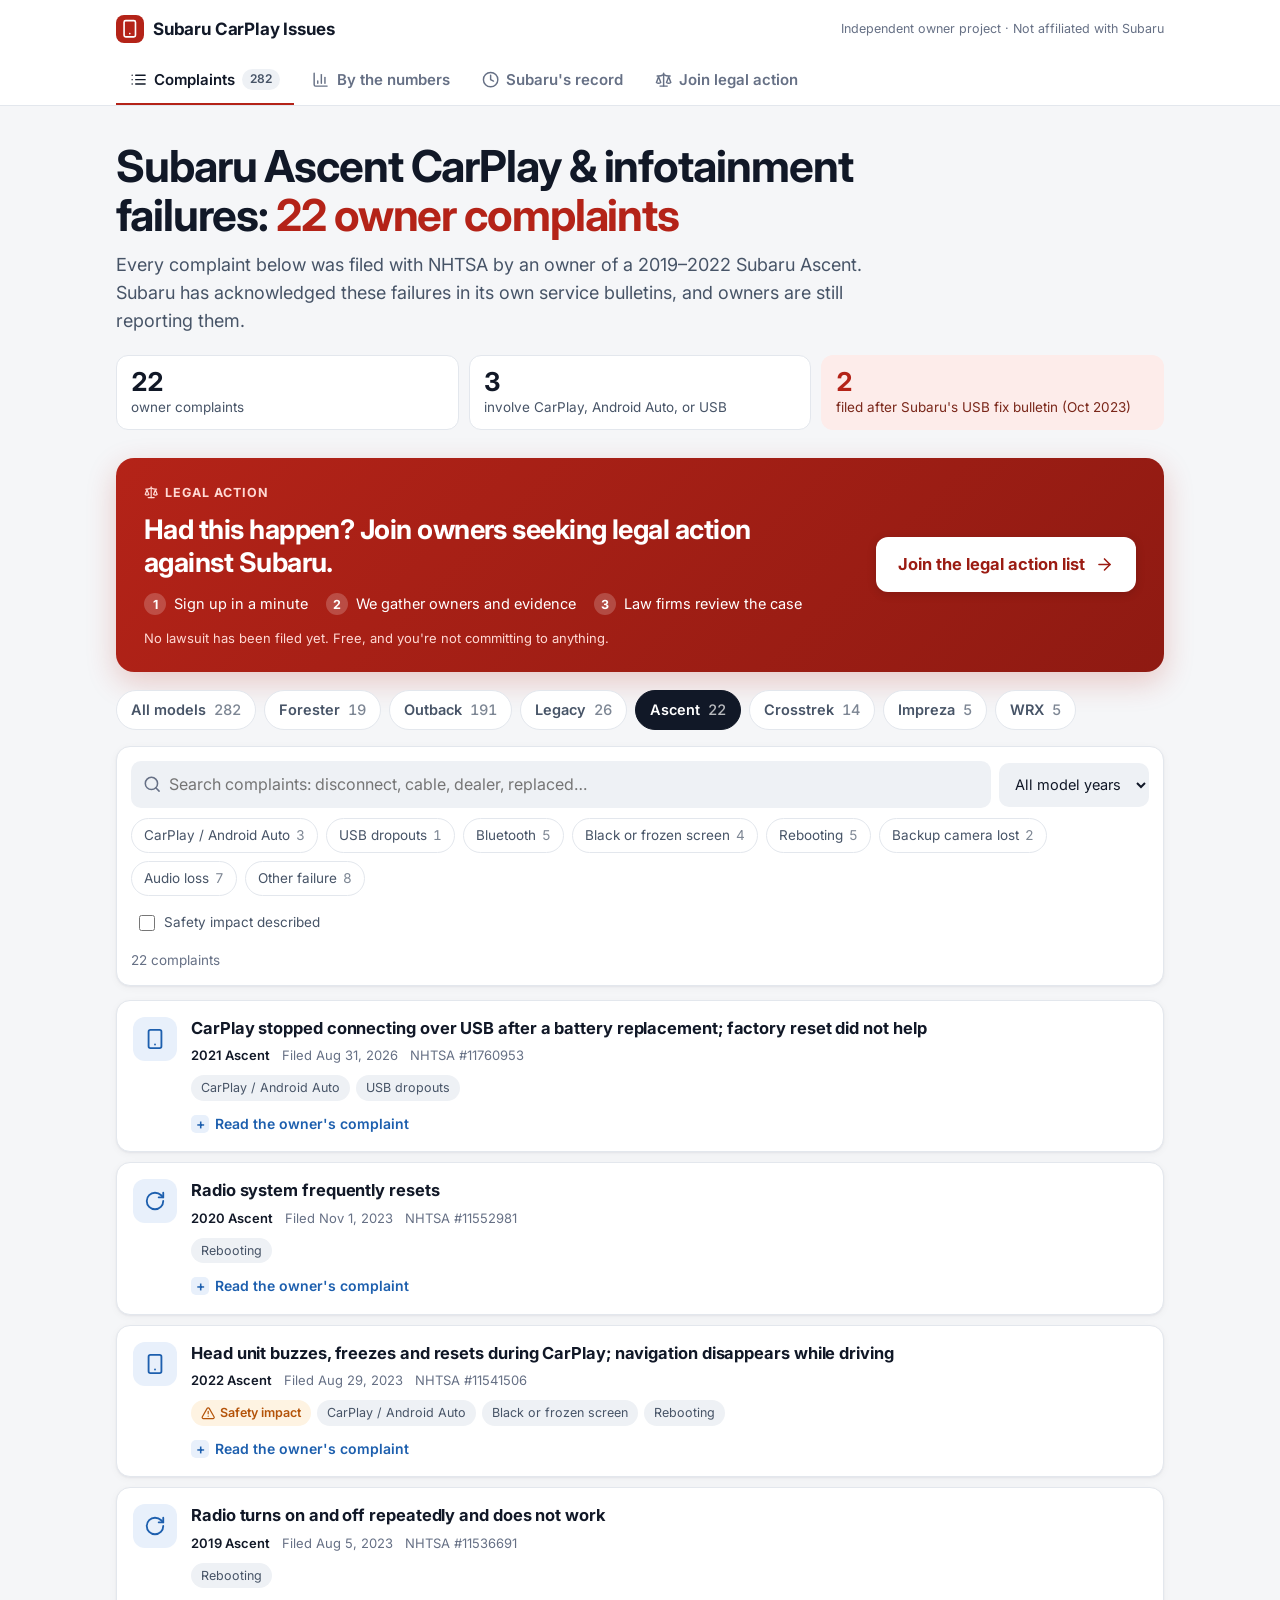
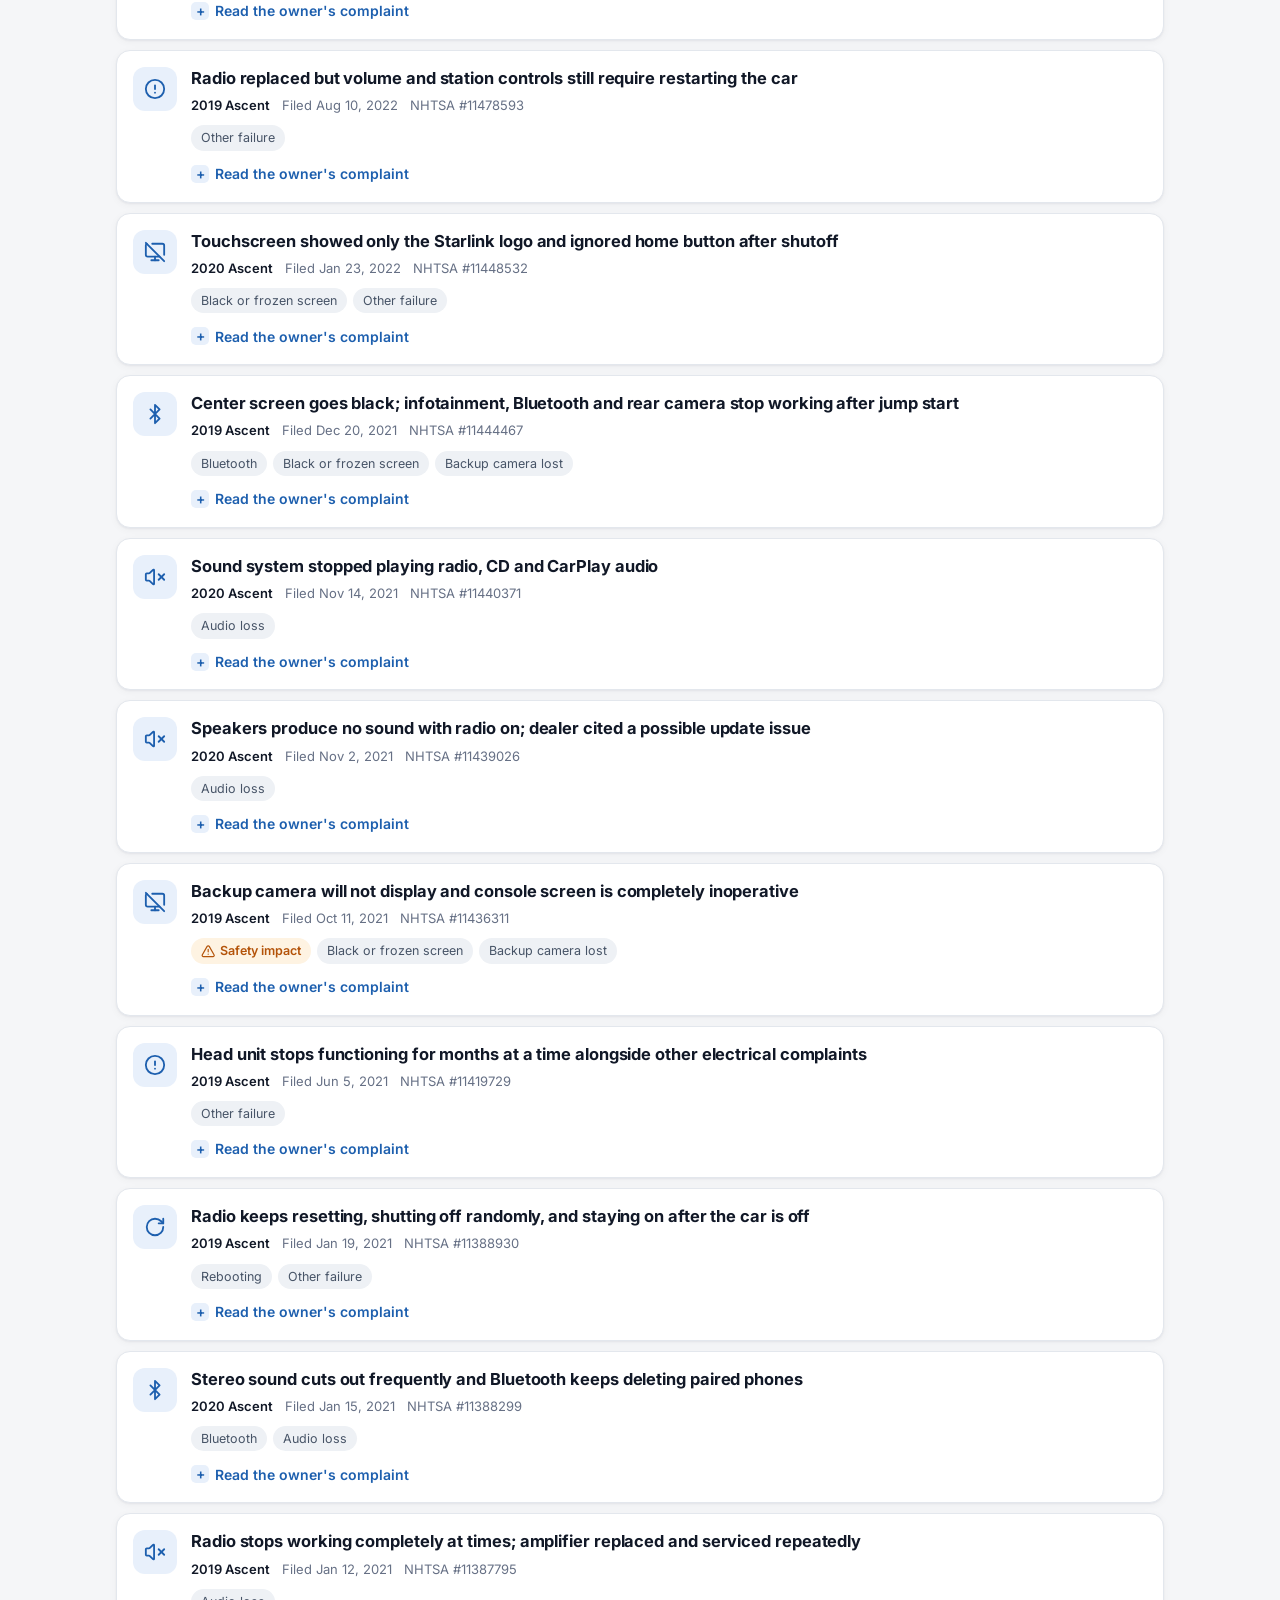
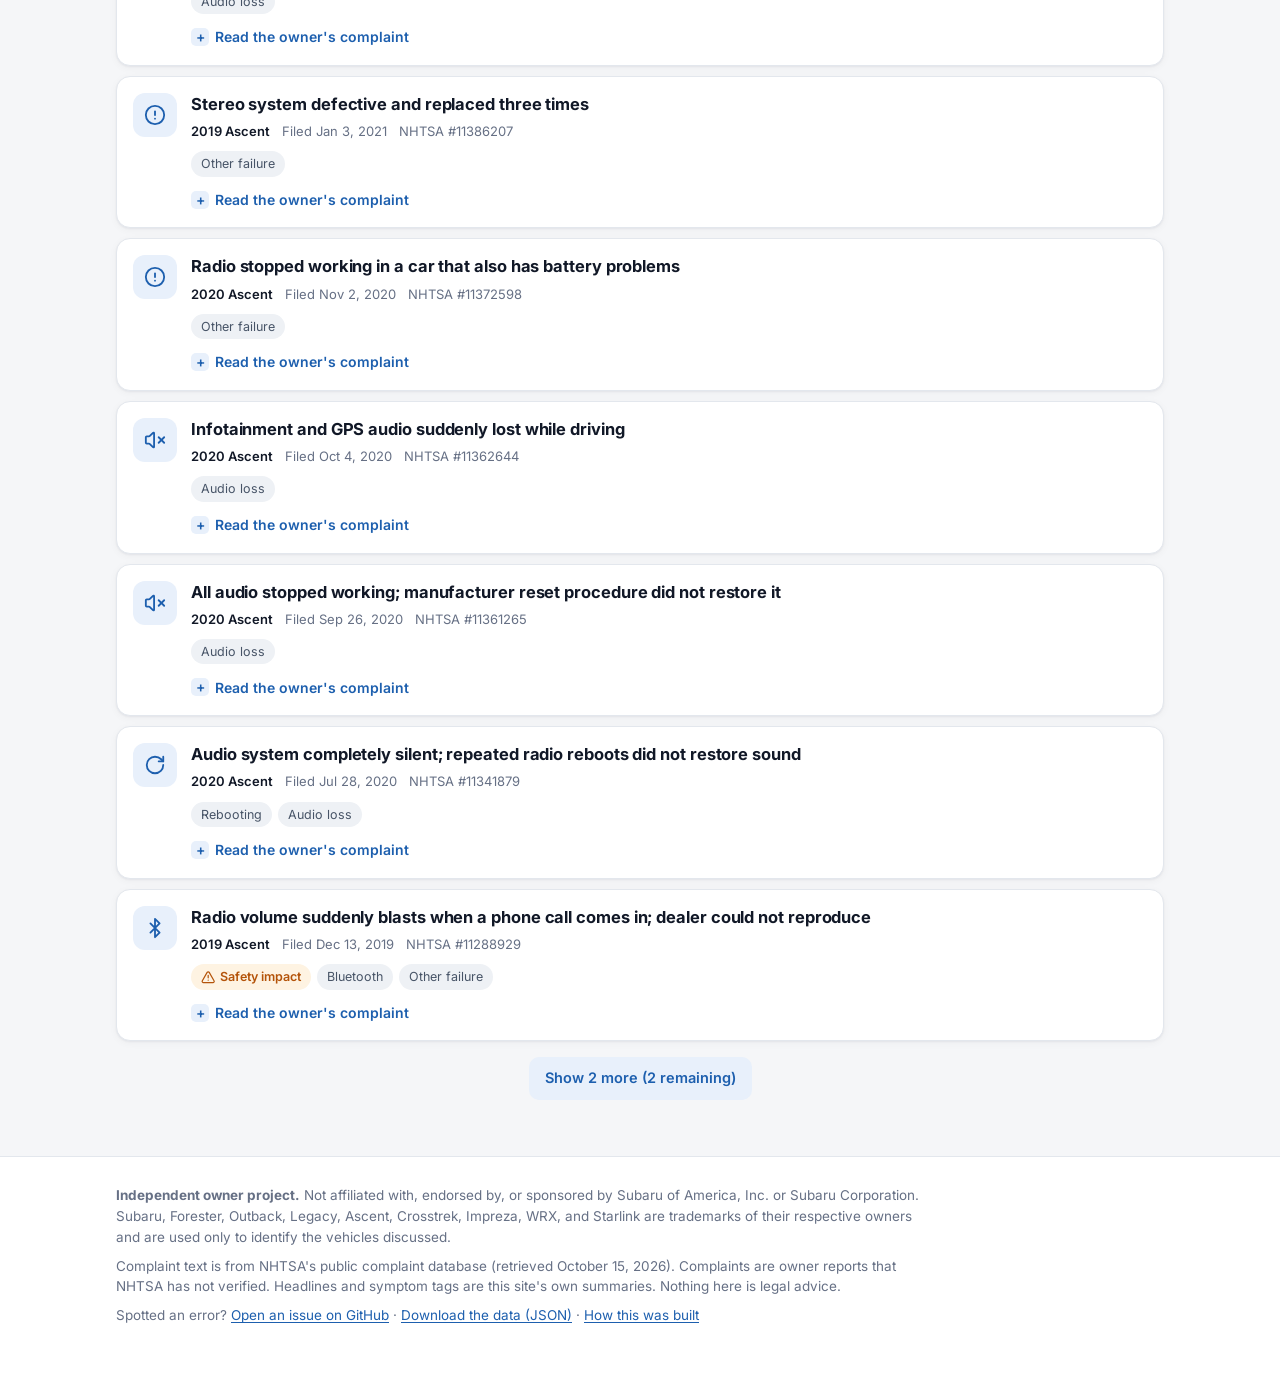
==== commit 509b47df: "Reframe owner sign-up around legal action Bolder legal-action call-to-action band on complaint and r" ====
--- a/ascent/index.html
+++ b/ascent/index.html
@@ -23,7 +23,7 @@
 <header class="site-head"><div class="wrap">
 <div class="top"><a class="brand" href="../"><span class="dot"><svg class="i" viewBox="0 0 24 24" aria-hidden="true"><rect x="5" y="2" width="14" height="20" rx="2"/><path d="M12 18h.01"/></svg></span>Subaru CarPlay Issues</a>
 <span class="note">Independent owner project · Not affiliated with Subaru</span></div>
-<nav class="tabs" aria-label="Sections"><a href="../" aria-current="page"><svg class="i" viewBox="0 0 24 24" aria-hidden="true"><path d="M3 12h.01"/><path d="M3 18h.01"/><path d="M3 6h.01"/><path d="M8 12h13"/><path d="M8 18h13"/><path d="M8 6h13"/></svg>Complaints <span class="n">282</span></a><a href="../stats/"><svg class="i" viewBox="0 0 24 24" aria-hidden="true"><path d="M3 3v16a2 2 0 0 0 2 2h16"/><path d="M18 17V9"/><path d="M13 17V5"/><path d="M8 17v-3"/></svg>By the numbers</a><a href="../record/"><svg class="i" viewBox="0 0 24 24" aria-hidden="true"><circle cx="12" cy="12" r="10"/><path d="M12 6v6l4 2"/></svg>Subaru's record</a><a href="../join/"><svg class="i" viewBox="0 0 24 24" aria-hidden="true"><path d="M16 21v-2a4 4 0 0 0-4-4H6a4 4 0 0 0-4 4v2"/><circle cx="9" cy="7" r="4"/><path d="M22 21v-2a4 4 0 0 0-3-3.87"/><path d="M16 3.13a4 4 0 0 1 0 7.75"/></svg>Join the owner list</a></nav>
+<nav class="tabs" aria-label="Sections"><a href="../" aria-current="page"><svg class="i" viewBox="0 0 24 24" aria-hidden="true"><path d="M3 12h.01"/><path d="M3 18h.01"/><path d="M3 6h.01"/><path d="M8 12h13"/><path d="M8 18h13"/><path d="M8 6h13"/></svg>Complaints <span class="n">282</span></a><a href="../stats/"><svg class="i" viewBox="0 0 24 24" aria-hidden="true"><path d="M3 3v16a2 2 0 0 0 2 2h16"/><path d="M18 17V9"/><path d="M13 17V5"/><path d="M8 17v-3"/></svg>By the numbers</a><a href="../record/"><svg class="i" viewBox="0 0 24 24" aria-hidden="true"><circle cx="12" cy="12" r="10"/><path d="M12 6v6l4 2"/></svg>Subaru's record</a><a href="../join/"><svg class="i" viewBox="0 0 24 24" aria-hidden="true"><path d="m16 16 3-8 3 8c-.87.65-1.92 1-3 1s-2.13-.35-3-1Z"/><path d="m2 16 3-8 3 8c-.87.65-1.92 1-3 1s-2.13-.35-3-1Z"/><path d="M7 21h10"/><path d="M12 3v18"/><path d="M3 7h2c2 0 5-1 7-2 2 1 5 2 7 2h2"/></svg>Join legal action</a></nav>
 </div></header>
 <main>
 <div class="wrap">
@@ -36,11 +36,15 @@
 <a class="fact alert" href="../record/"><b>2</b>filed after Subaru's USB fix bulletin (Oct 2023)</a>
 </div>
 </section>
-<a class="card cta" href="../join/">
-<span class="ic"><svg class="i" viewBox="0 0 24 24" aria-hidden="true"><path d="M16 21v-2a4 4 0 0 0-4-4H6a4 4 0 0 0-4 4v2"/><circle cx="9" cy="7" r="4"/><path d="M22 21v-2a4 4 0 0 0-3-3.87"/><path d="M16 3.13a4 4 0 0 1 0 7.75"/></svg></span>
-<span class="txt"><b>Has this happened to your Subaru?</b><span>Join the owner list. More owners with documented problems means more leverage with Subaru, including possible group legal action.</span></span>
-<svg class="i" viewBox="0 0 24 24" aria-hidden="true"><path d="M5 12h14"/><path d="m12 5 7 7-7 7"/></svg>
-</a>
+<div class="cta-band">
+<div class="cta-main">
+<span class="cta-eyebrow"><svg class="i" viewBox="0 0 24 24" aria-hidden="true"><path d="m16 16 3-8 3 8c-.87.65-1.92 1-3 1s-2.13-.35-3-1Z"/><path d="m2 16 3-8 3 8c-.87.65-1.92 1-3 1s-2.13-.35-3-1Z"/><path d="M7 21h10"/><path d="M12 3v18"/><path d="M3 7h2c2 0 5-1 7-2 2 1 5 2 7 2h2"/></svg>Legal action</span>
+<h2>Had this happen? Join owners seeking legal action against Subaru.</h2>
+<ol class="cta-steps"><li><b>1</b>Sign up in a minute</li><li><b>2</b>We gather owners and evidence</li><li><b>3</b>Law firms review the case</li></ol>
+<p class="cta-fine">No lawsuit has been filed yet. Free, and you're not committing to anything.</p>
+</div>
+<a class="cta-btn" href="../join/">Join the legal action list <svg class="i" viewBox="0 0 24 24" aria-hidden="true"><path d="M5 12h14"/><path d="m12 5 7 7-7 7"/></svg></a>
+</div>
 <nav class="modelnav" aria-label="Filter by model"><a href="../">All models <span class="n">282</span></a><a href="../forester/">Forester <span class="n">19</span></a><a href="../outback/">Outback <span class="n">191</span></a><a href="../legacy/">Legacy <span class="n">26</span></a><a href="../ascent/" aria-current="page">Ascent <span class="n">22</span></a><a href="../crosstrek/">Crosstrek <span class="n">14</span></a><a href="../impreza/">Impreza <span class="n">5</span></a><a href="../wrx/">WRX <span class="n">5</span></a></nav>
 <div id="directory">
 <div class="card toolbar" role="search">
--- a/assets/style.css
+++ b/assets/style.css
@@ -178,24 +178,44 @@
 footer.site { margin-top: 56px; border-top: 1px solid var(--border); padding: 28px 0 44px; font-size: 13.5px; color: var(--muted); background: var(--surface); }
 footer.site p { margin: 0 0 8px; max-width: 820px; }
 
-/* owner list call-to-action */
-.cta { display: flex; align-items: center; gap: 14px; margin-top: 18px; padding: 14px 18px; text-decoration: none; color: var(--text); border-color: #f4c7c3; background: #fff8f7; }
-.cta:hover { border-color: var(--alert); }
-.cta .ic { width: 40px; height: 40px; flex: none; border-radius: 10px; display: grid; place-items: center; background: var(--alert); color: #fff; }
-.cta .txt { display: flex; flex-direction: column; gap: 2px; font-size: 14.5px; color: var(--text-2); }
-.cta .txt b { color: var(--text); font-size: 15.5px; }
-.cta > svg:last-child { margin-left: auto; color: var(--alert); width: 20px; height: 20px; }
+/* legal action call-to-action */
+.cta-band { display: flex; align-items: center; gap: 24px; margin-top: 20px; padding: 24px 28px; border-radius: 18px; color: #fff;
+  background: linear-gradient(135deg, #b42318 0%, #8f1a12 100%); box-shadow: 0 10px 30px rgba(180,35,24,.22); }
+.cta-main { flex: 1; min-width: 0; }
+.cta-eyebrow { display: inline-flex; align-items: center; gap: 7px; font-size: 12.5px; font-weight: 700; letter-spacing: .08em; text-transform: uppercase; color: #ffd9d4; }
+.cta-band h2 { color: #fff; font-size: clamp(21px, 2.8vw, 27px); line-height: 1.2; margin: 8px 0 14px; max-width: 640px; }
+.cta-steps { list-style: none; display: flex; flex-wrap: wrap; gap: 8px 18px; margin: 0; padding: 0; font-size: 14.5px; color: #fff; }
+.cta-steps li { display: inline-flex; align-items: center; gap: 8px; }
+.cta-steps b { width: 22px; height: 22px; border-radius: 50%; display: grid; place-items: center; background: rgba(255,255,255,.2); font-size: 12.5px; }
+.cta-fine { margin: 12px 0 0; font-size: 13px; color: #ffd9d4; }
+.cta-btn { flex: none; display: inline-flex; align-items: center; gap: 10px; background: #fff; color: #9b1c13; font-weight: 700; font-size: 16.5px; text-decoration: none; padding: 15px 22px; border-radius: 12px; box-shadow: 0 2px 10px rgba(0,0,0,.15); transition: transform .15s; }
+.cta-btn:hover { transform: translateY(-2px); }
+@media (max-width: 760px) { .cta-band { flex-direction: column; align-items: stretch; padding: 20px; } .cta-btn { justify-content: center; } }
 
 /* join page */
-.join-grid { display: grid; grid-template-columns: 1fr 1fr; gap: 16px; margin-top: 8px; }
+.join-intro .btn { margin-top: 18px; }
+.join-h2 { margin: 28px 0 14px; font-size: 22px; }
+.jsteps { display: grid; grid-template-columns: repeat(3, 1fr); gap: 14px; }
+@media (max-width: 820px) { .jsteps { grid-template-columns: 1fr; } }
+.jstep { position: relative; padding: 20px; }
+.jstep .num { position: absolute; top: 16px; right: 18px; font-size: 40px; font-weight: 700; line-height: 1; color: var(--surface-2); }
+.jstep .ic { width: 42px; height: 42px; border-radius: 12px; display: grid; place-items: center; background: var(--alert-soft); color: var(--alert); }
+.jstep h3 { margin: 12px 0 4px; font-size: 17px; }
+.jstep p { margin: 0; font-size: 14.5px; color: var(--text-2); }
+.join-grid { display: grid; grid-template-columns: 1fr 1fr; gap: 16px; margin-top: 16px; align-items: start; }
 @media (max-width: 820px) { .join-grid { grid-template-columns: 1fr; } }
-.join-how, .join-form { padding: 22px; }
-.join-how h2, .join-form h2 { font-size: 20px; margin: 0 0 12px; }
-.join-how ol { margin: 0; padding-left: 20px; display: grid; gap: 10px; color: var(--text-2); }
-.join-how ol b { color: var(--text); }
-.join-how .note { display: flex; gap: 10px; margin: 18px 0 0; padding: 12px 14px; background: var(--surface-2); border-radius: 10px; font-size: 13.5px; color: var(--text-2); }
-.join-how .note svg { color: var(--muted); margin-top: 2px; }
-.join-form p { color: var(--text-2); margin: 0 0 12px; }
+.join-side { display: grid; gap: 16px; }
+.join-how, .join-form, .join-important { padding: 22px; }
+.join-how h2, .join-form h2, .join-important h2 { font-size: 19px; margin: 0 0 10px; display: flex; align-items: center; gap: 8px; }
+.join-how p, .join-form p { color: var(--text-2); margin: 0 0 12px; }
+.evidence { list-style: none; margin: 0; padding: 0; display: grid; gap: 9px; }
+.evidence li { display: flex; gap: 10px; align-items: flex-start; font-size: 15px; }
+.evidence svg { color: #067647; margin-top: 3px; }
+.join-important { background: var(--surface-2); box-shadow: none; }
+.join-important p { margin: 0 0 10px; font-size: 14.5px; color: var(--text-2); }
+.join-important b { color: var(--text); }
+.join-important .priv { display: flex; gap: 8px; margin: 0; }
+.join-important .priv svg { margin-top: 3px; color: var(--muted); }
 .btn.big { font-size: 16px; padding: 13px 20px; }
-.form-embed { width: 100%; height: 900px; border: 0; border-radius: 10px; margin-top: 8px; background: var(--surface-2); }
+.form-embed { width: 100%; height: 1300px; border: 0; border-radius: 10px; margin-top: 8px; background: var(--surface-2); }
 .join-form.placeholder { display: grid; align-content: center; text-align: center; border-style: dashed; }
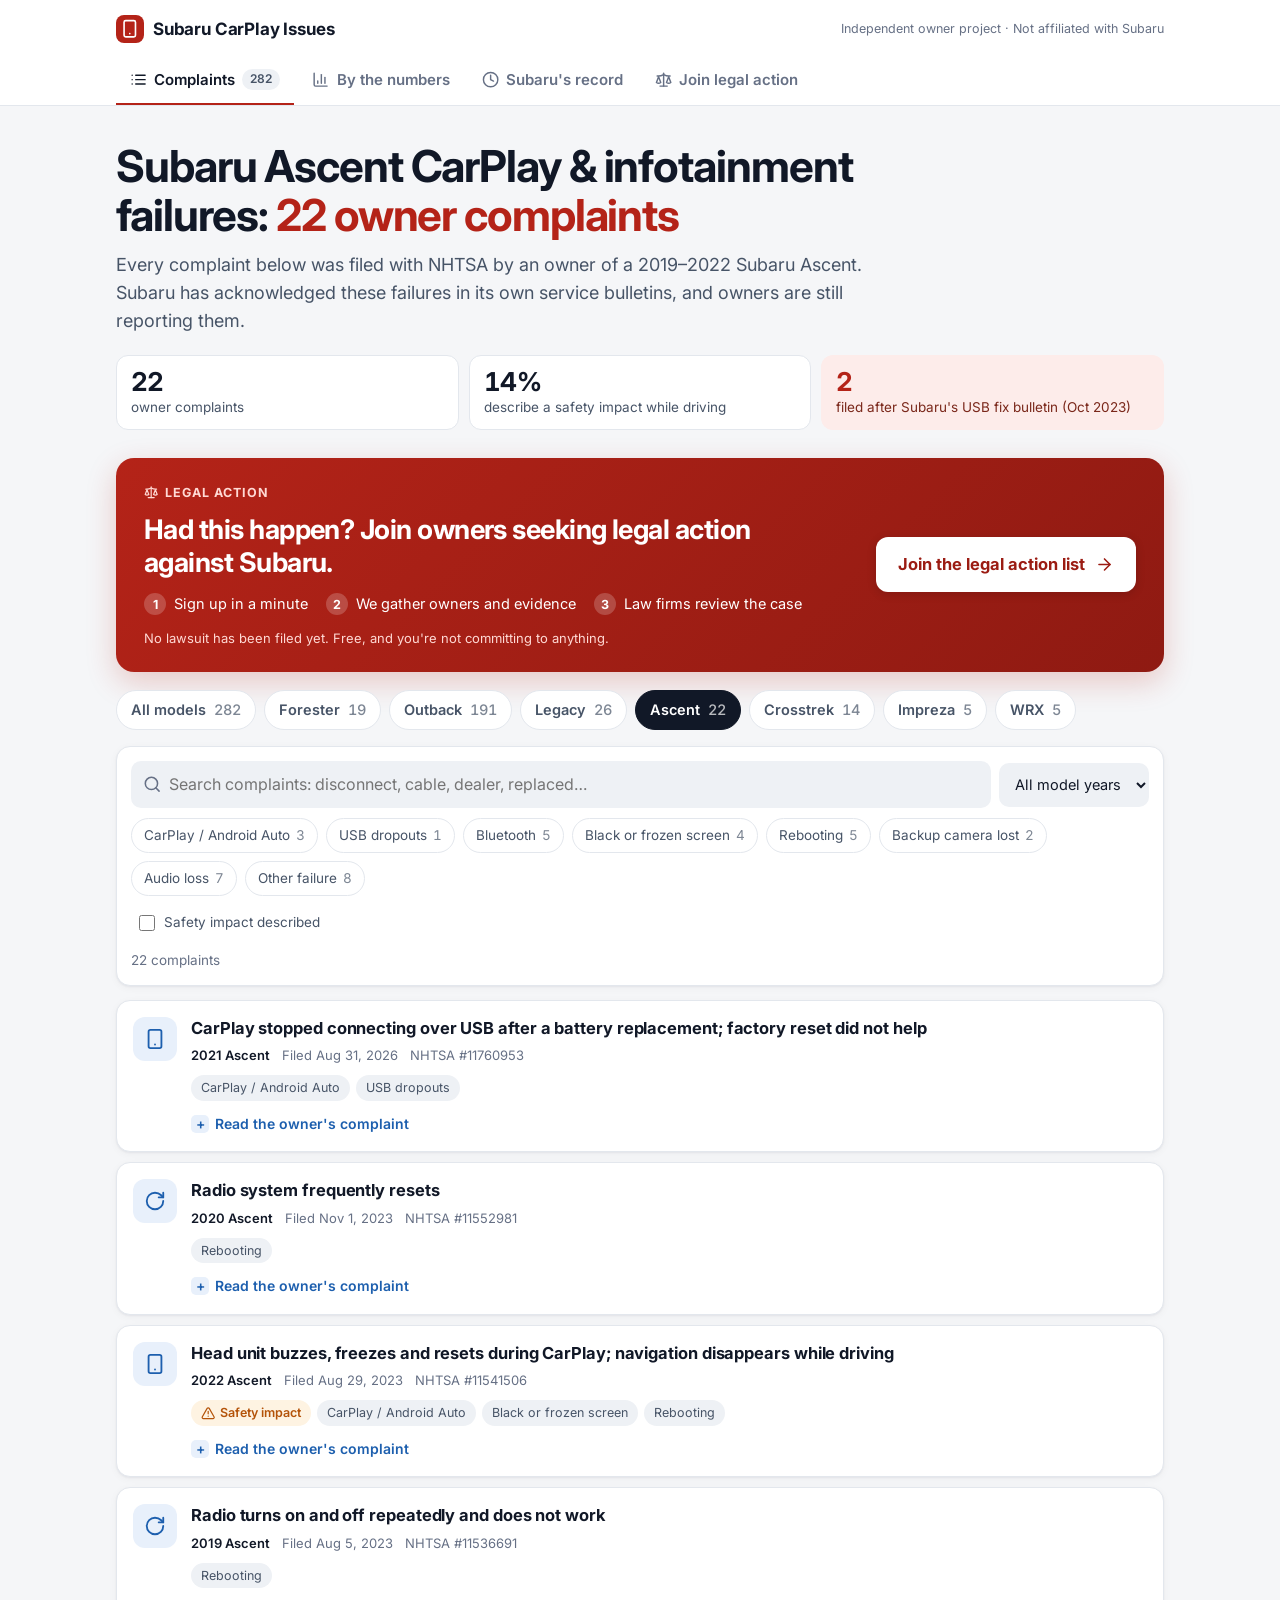
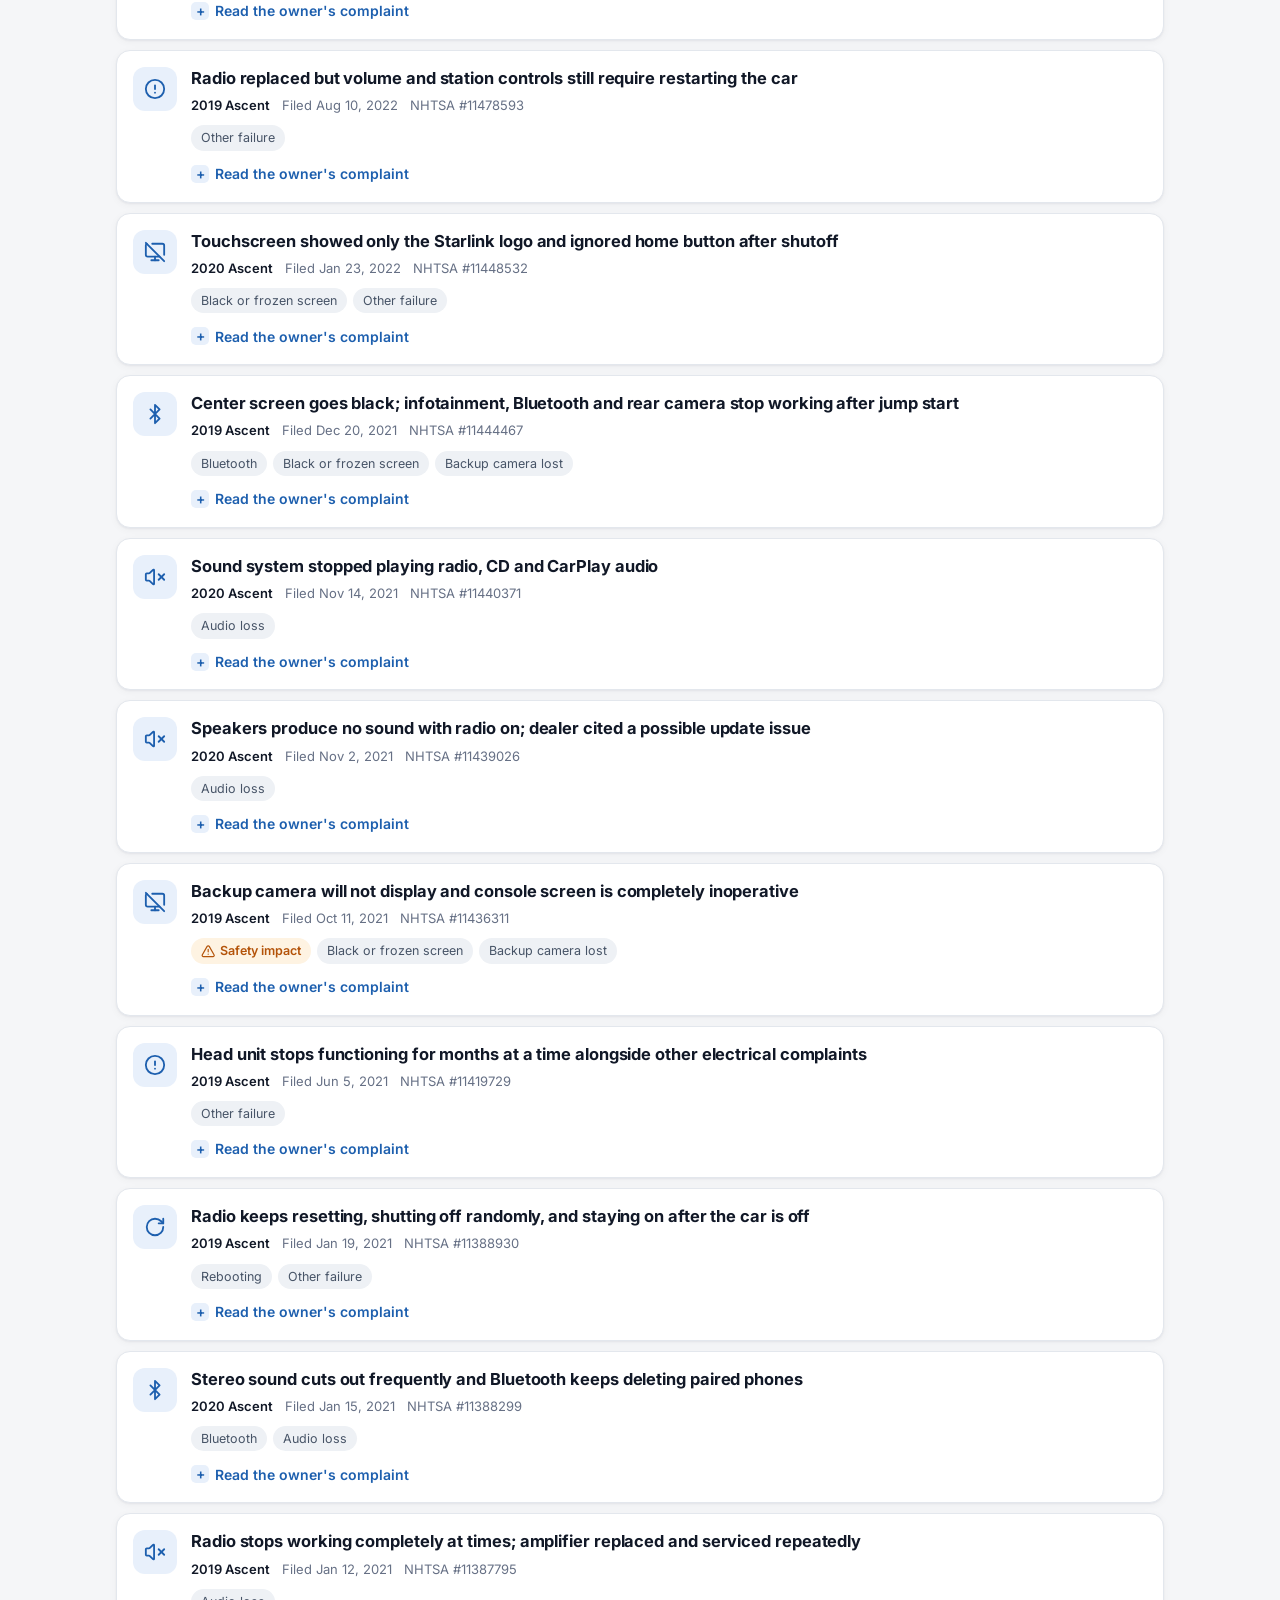
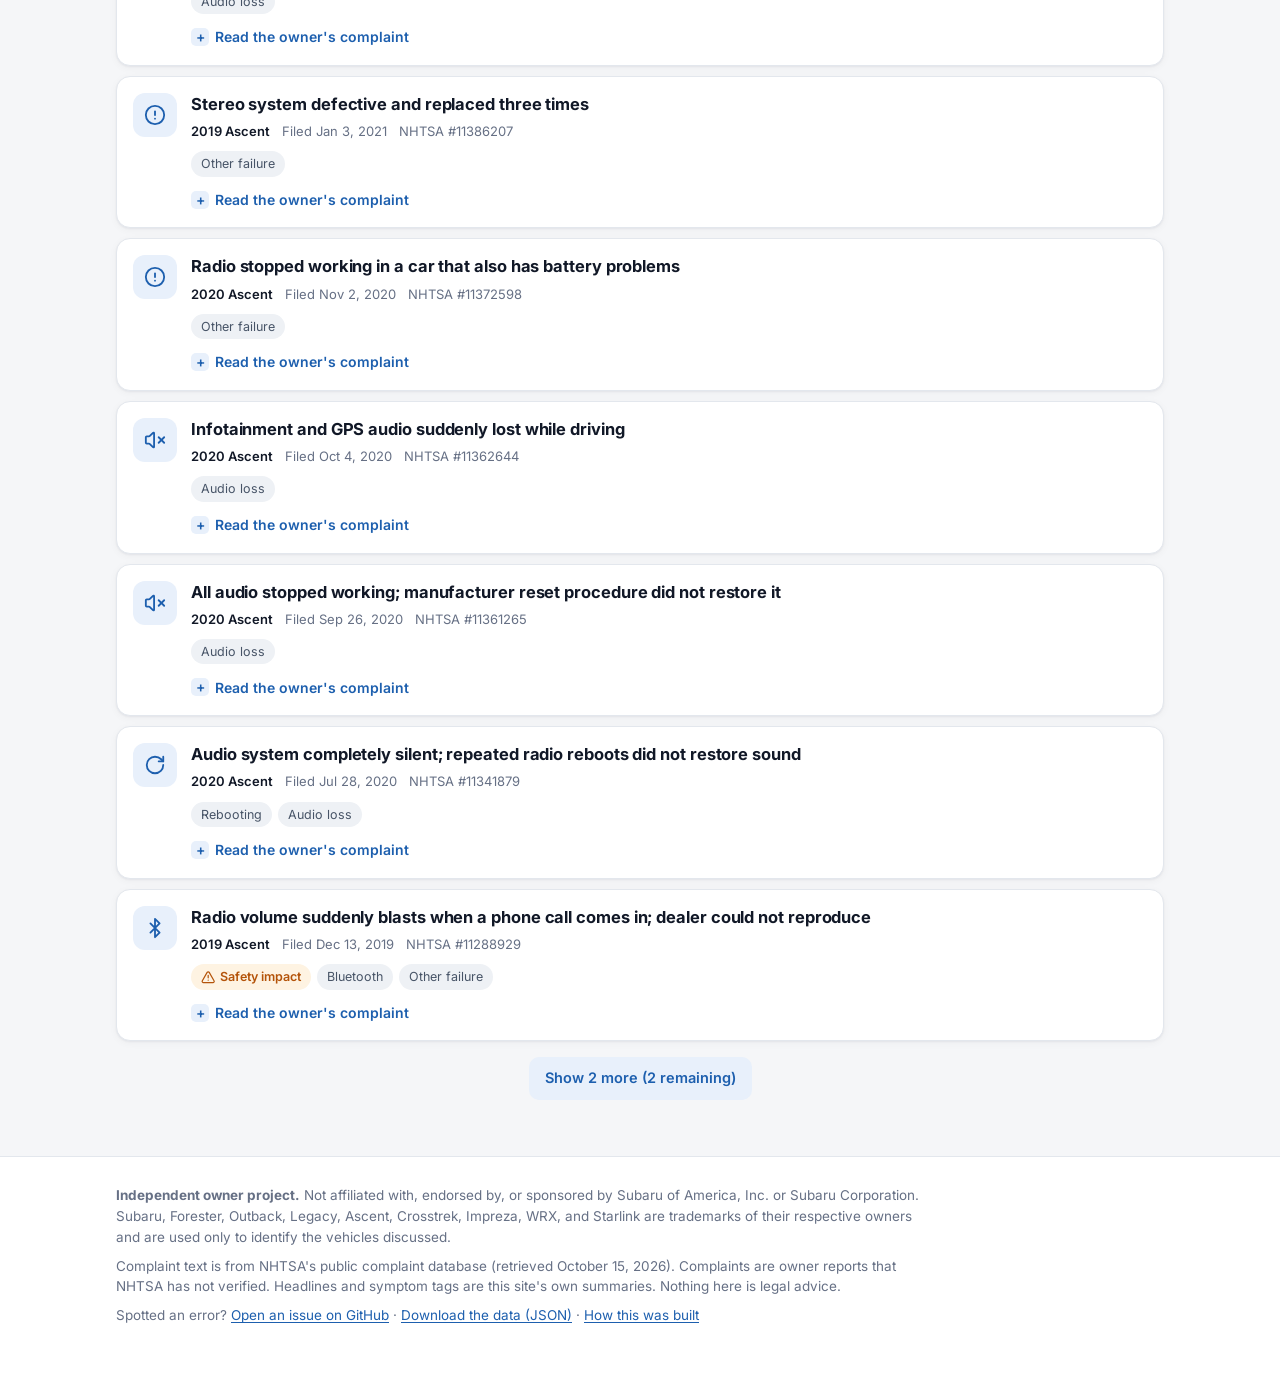
==== commit 41099e22: "Stronger headline stats; show complaints as a running total Replace the CarPlay/USB count tile with " ====
--- a/ascent/index.html
+++ b/ascent/index.html
@@ -32,7 +32,7 @@
 <p class="lede">Every complaint below was filed with NHTSA by an owner of a 2019–2022 Subaru Ascent. Subaru has acknowledged these failures in its own service bulletins, and owners are still reporting them.</p>
 <div class="facts">
 <span class="fact"><b>22</b>owner complaints</span>
-<span class="fact"><b>3</b>involve CarPlay, Android Auto, or USB</span>
+<span class="fact"><b>14%</b>describe a safety impact while driving</span>
 <a class="fact alert" href="../record/"><b>2</b>filed after Subaru's USB fix bulletin (Oct 2023)</a>
 </div>
 </section>
--- a/assets/style.css
+++ b/assets/style.css
@@ -193,7 +193,8 @@
 @media (max-width: 760px) { .cta-band { flex-direction: column; align-items: stretch; padding: 20px; } .cta-btn { justify-content: center; } }
 
 /* join page */
-.join-intro .btn { margin-top: 18px; }
+.signup { display: flex; flex-wrap: wrap; align-items: center; gap: 10px 16px; margin: 20px 0 0; }
+.signup-note { font-size: 14px; color: var(--muted); }
 .join-h2 { margin: 28px 0 14px; font-size: 22px; }
 .jsteps { display: grid; grid-template-columns: repeat(3, 1fr); gap: 14px; }
 @media (max-width: 820px) { .jsteps { grid-template-columns: 1fr; } }
@@ -202,12 +203,11 @@
 .jstep .ic { width: 42px; height: 42px; border-radius: 12px; display: grid; place-items: center; background: var(--alert-soft); color: var(--alert); }
 .jstep h3 { margin: 12px 0 4px; font-size: 17px; }
 .jstep p { margin: 0; font-size: 14.5px; color: var(--text-2); }
-.join-grid { display: grid; grid-template-columns: 1fr 1fr; gap: 16px; margin-top: 16px; align-items: start; }
+.join-grid { display: grid; grid-template-columns: 1fr 1fr; gap: 16px; margin-top: 16px; }
 @media (max-width: 820px) { .join-grid { grid-template-columns: 1fr; } }
-.join-side { display: grid; gap: 16px; }
-.join-how, .join-form, .join-important { padding: 22px; }
-.join-how h2, .join-form h2, .join-important h2 { font-size: 19px; margin: 0 0 10px; display: flex; align-items: center; gap: 8px; }
-.join-how p, .join-form p { color: var(--text-2); margin: 0 0 12px; }
+.join-how, .join-important { padding: 22px; }
+.join-how h2, .join-important h2 { font-size: 19px; margin: 0 0 10px; display: flex; align-items: center; gap: 8px; }
+.join-how p { color: var(--text-2); margin: 0 0 12px; }
 .evidence { list-style: none; margin: 0; padding: 0; display: grid; gap: 9px; }
 .evidence li { display: flex; gap: 10px; align-items: flex-start; font-size: 15px; }
 .evidence svg { color: #067647; margin-top: 3px; }
@@ -217,5 +217,3 @@
 .join-important .priv { display: flex; gap: 8px; margin: 0; }
 .join-important .priv svg { margin-top: 3px; color: var(--muted); }
 .btn.big { font-size: 16px; padding: 13px 20px; }
-.form-embed { width: 100%; height: 1300px; border: 0; border-radius: 10px; margin-top: 8px; background: var(--surface-2); }
-.join-form.placeholder { display: grid; align-content: center; text-align: center; border-style: dashed; }
